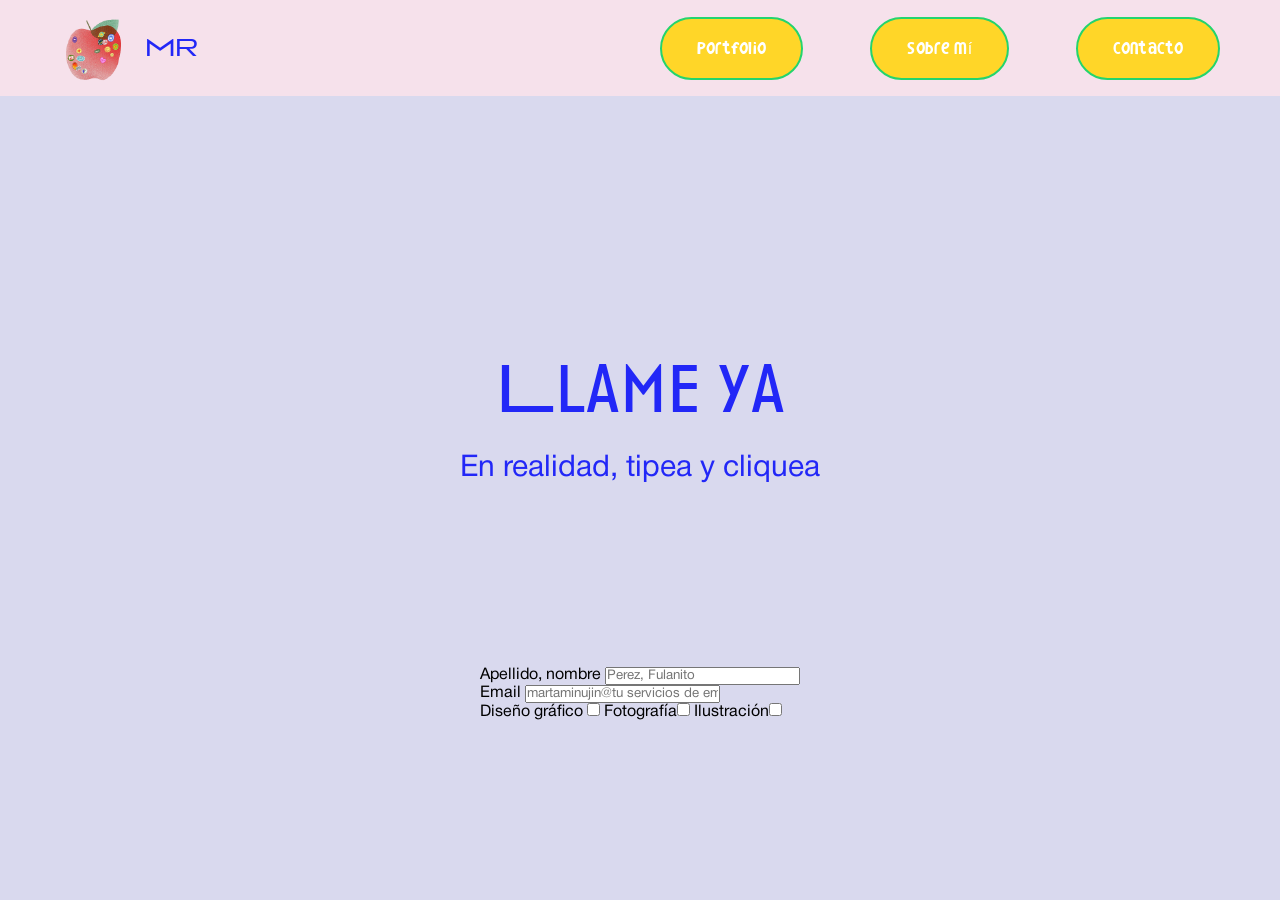
==== contacto.html @ 92c1ecc1 "hola" ====
<!DOCTYPE html>
<html>

<head>
    <meta charset="utf-8" />
    <title> Malena Rifai - Portfolio</title>
    <link href="estilos.css" rel="stylesheet" type="text/css">
    <link rel="icon" type="image/x-icon" href="img/favicon-32x32.png">
</head>

<body>
    <header class="botonera">
        <nav class="barra">
            <img class="manzana-1" src="imagenes/manzana-1.png" alt="gente de colores" width="65" height="65" />
            <p id="logo">MR</p>
            <a href="#">Portfolio</a>
            <a href="#">sobre mí</a>
            <a href="#">Contacto</a>
        </nav>
    </header>

    <main>
        <section class="titulos">
            <div class="malena-rifai">
                <h1> Llame ya </h1>
                <h2> En realidad, tipea y cliquea</h2>
            </div>
        </section>
        <form method="post" action="" target="_blank" enctype="text/plain">
            <section>
                <div>
                    <label for="nombre">Apellido, nombre</label>
                    <input type="text" name="nombre" id="nombre" maxlength="30" placeholder="Perez, Fulanito" required>
                </div>
                <div>
                    <label for="email">Email</label>
                    <input type="email" name="email" id="email" placeholder="martaminujin@tu servicios de email.com"
                        required>
                </div>
            </section>
            <div class="check-list">
                <label>Diseño gráfico <input type="checkbox" name="servicio" value="Diseño Gráfico" id="diseño"></label>
                <label>Fotografía<input type="checkbox" name="servicio" value="Fotografía" id="fotografia"></label>
                <label>Ilustración<input type="checkbox" name="servicio" value="Ilustración" id="ilustración"></label>
            </div>
---- estilos.css ----
@charset "utf-8";
/* CSS Document */

/* =======================================================
   1. RESET GENERAL Y FUENTES (@font-face)
   ======================================================= */

* {
    font-family: 'helvetica', sans-serif;
    text-align: start;
    padding: 0;
    margin: 0;
    box-sizing: border-box;
}

p {
    line-height: 1.7;
    margin: 0;
}

/* Declaración de fuentes personalizadas */
@font-face {
    font-family: "helvetica";
    src: url("fuentes/helvetica-neue-5/HelveticaNeueRoman.otf") format("truetype");
    font-weight: normal;
    font-style: normal;
}

@font-face {
    font-family: "anisete";
    src: url("fuentes/Anisette\ Regular.ttf") format("truetype");
    font-weight: normal;
    font-style: normal;
}

@font-face {
    font-family: "ohg";
    src: url("fuentes/ohgumi-playful-display-trio-style-font/OhgumiRegular-q2rv0-BF6acc55d930b13.ttf") format("truetype");
    font-weight: bold;
    font-style: normal;
}

/* Variables de color globales */
:root {
    --rosa-pop-chill: #f6e1eb;
    --rosa-pop: #ff3898;
    --amarillazo: #ffd628;
    --verde: #24d46d;
    --azul: #2227f7;
    --texto-oscuro: #000000;
}

/* =======================================================
   2. ESTRUCTURA BASE Y NAVEGACIÓN
   ======================================================= */

body {
    background: linear-gradient(0deg, var(--fondo-azul, #D9D9EE) 0%, var(--fondo-azul, #D9D9EE) 100%), var(--fondo, rgba(231, 231, 231, 0.20));
    min-height: 100vh;
    display: flex;
    flex-direction: column;
}

/* Header / Botonera general */
.botonera {
    width: 100%;
    height: 96px;
    background-color: var(--rosa-pop-chill);
    display: flex;
    align-items: center;
}

/* Barra de navegación interna */
.barra {
    width: 100%;
    max-width: 1920px;
    height: 100%;
    margin: 0 auto;
    padding: 0 60px;
    display: flex;
    align-items: center;
}

/* Imagen de la manzana en navbar */
.manzana-1 {
    width: 65px;
    height: 65px;
    object-fit: contain;
    display: block;
}

/* Texto del logo */
#logo {
    font-family: 'anisete', sans-serif;
    font-size: 25px;
    color: var(--azul);
    margin-left: 20px;
    margin-right: auto;
}

/* Enlaces estilo pastilla en navbar */
.barra a {
    display: inline-flex;
    justify-content: center;
    align-items: center;
    height: 63px;
    padding: 0 35px;
    margin-left: 67px;
    background-color: var(--amarillazo);
    border: 2px solid var(--verde);
    border-radius: 9999px;
    text-decoration: none;
    color: #ffffff;
    font-size: 16px;
    font-family: 'ohg', sans-serif;
    letter-spacing: 0.02em;
    transition: transform 0.15s ease, opacity 0.15s ease;
}

.barra a:hover {
    transform: translateY(-2px);
    opacity: 0.9;
}

/* =======================================================
   3. HERO: MALENA RIFAI
   ======================================================= */

.titulos {
    width: 100%;
    display: flex;
    justify-content: center;
}

.malena-rifai {
    display: flex;
    flex-direction: column;
    justify-content: center;
    align-items: center;
    width: 100%;
    max-width: 1920px;
    height: 477px;
    padding: 186px 20px 49px;
    gap: 10px;
    text-align: center;
    box-sizing: border-box;
}

.malena-rifai h1 {
    font-family: 'anisete', sans-serif;
    font-size: 70px;
    font-weight: 400;
    line-height: 70px;
    color: var(--azul);
    margin: 0;
}

.malena-rifai h2 {
    font-family: 'helvetica', sans-serif;
    font-size: 30px;
    font-weight: 400;
    line-height: 70px;
    color: var(--azul);
    margin: 0;
}

/* =======================================================
   4. CONTENEDOR PRINCIPAL (MAIN)
   ======================================================= */

main {
    display: flex;
    width: 100%;
    max-width: 1568px;
    height: auto;
    margin: 0 auto;
    padding: 26px 17px;
    flex-direction: column;
    justify-content: flex-start;
    align-items: center;
    gap: 68px;
    box-sizing: border-box;
}

/* =======================================================
   5. SECCIÓN 1 (PERFIL)
   ======================================================= */

.seccion-1 {
    display: flex;
    justify-content: center;
    align-items: center;
    gap: 99px;
    width: 100%;
    max-width: 1213px;
    margin: 0 auto;
    padding: 40px;
    box-sizing: border-box;
}

.seccion-1-columna:first-child {
    flex-shrink: 0;
    display: flex;
    align-items: center;
    justify-content: center;
}

.seccion-1-columna img {
    width: 480px;
    height: 480px;
    aspect-ratio: 1 / 1;
    object-fit: cover;
    display: block;
}

.seccion-1-columna:last-child {
    width: 563px;
    flex-shrink: 0;
    display: flex;
    flex-direction: column;
    gap: 20px;
    color: #000000;
}

.seccion-1-columna h3 {
    font-family: 'anisete', sans-serif;
    font-size: 30px;
    line-height: 23px;
    font-weight: 400;
    color: #000000;
    margin: 0;
}

.seccion-1-columna p {
    font-family: 'helvetica', sans-serif;
    font-size: 18px;
    line-height: 24px;
    font-weight: 400;
    color: #000000;
    margin: 0;
}

/* =======================================================
   6. TIPOGRAFÍAS DE COMPONENTES (SPAN = OHG, LI = HELVETICA)
   ======================================================= */

span,
.card-acordeon span,
.pill-titulo,
.listado-idiomas span,
.listado-idiomas .nivel {
    font-family: 'ohg', sans-serif;
}

li,
.lista-desplegada li,
.listado-idiomas li {
    font-family: 'helvetica', 'Helvetica Neue', Arial, sans-serif;
}

/* =======================================================
   7. SECCIÓN 2: ACORDEONES (ÁREAS, COMPETENCIAS, HERRAMIENTAS, IDIOMAS)
   ======================================================= */

.seccion-2 {
    display: flex;
    justify-content: center;
    align-items: flex-start;
    width: 100%;
    max-width: 1358px;
    margin: 59px auto 42px;
    padding: 0 40px;
    gap: 60px;
    box-sizing: border-box;
}

.card-acordeon {
    display: flex;
    flex-direction: column;
    align-items: center;
    gap: 24px;
    box-sizing: border-box;
}

/* Pastillas verdes fijadas en 382px x 116px */
.pill-toggle {
    display: inline-flex;
    justify-content: center;
    align-items: center;
    width: 382px;
    height: 116px;
    flex-shrink: 0;
    padding: 16px 20px 16px 0;
    gap: 40px;
    background-color: var(--verde);
    border-radius: 58px;
    border: none;
    cursor: pointer;
    box-sizing: border-box;
    text-decoration: none;
    transition: transform 0.15s ease, filter 0.15s ease;
}

.pill-toggle:hover {
    transform: translateY(-2px);
    filter: brightness(0.96);
}

.icono-flecha {
    width: 40px;
    height: 40px;
    flex-shrink: 0;
    display: block;
    transform: rotate(-180deg);
}

.pill-titulo {
    font-size: 28px;
    font-weight: 400;
    line-height: 70px;
    color: var(--azul);
    white-space: nowrap;
}

/* Listas desplegadas (Áreas de interés y Competencias) */
.lista-desplegada {
    list-style-type: disc;
    list-style-position: outside;
    width: 262px;
    margin: 0 auto;
    padding-left: 1.25rem;
    display: flex;
    flex-direction: column;
    align-items: flex-start;
    gap: 6px;
    box-sizing: border-box;
}

.lista-desplegada li {
    width: 100%;
    font-size: 18px;
    font-weight: 400;
    line-height: 24px;
    color: var(--texto-oscuro);
    text-align: left;
}

/* Grilla de Herramientas (3 filas x 2 columnas de íconos) */
.grilla-herramientas {
    display: grid;
    width: 148.5px;
    height: 227px;
    row-gap: 38px;
    column-gap: 36px;
    grid-template-rows: repeat(3, minmax(0, 1fr));
    grid-template-columns: repeat(2, minmax(0, 1fr));
    grid-auto-flow: row;
    list-style: none;
    padding: 0;
    margin: 0;
    box-sizing: border-box;
}

.grilla-herramientas li {
    display: flex;
    justify-content: center;
    align-items: center;
}

.grilla-herramientas img {
    display: block;
    object-fit: contain;
}

/* Lista de Idiomas */
.listado-idiomas {
    width: 262px;
    margin: 0 auto;
    padding: 0;
    list-style: none;
    display: flex;
    flex-direction: column;
    gap: 10px;
    box-sizing: border-box;
}

.listado-idiomas li {
    display: flex;
    justify-content: space-between;
    align-items: center;
    width: 100%;
    font-size: 16px;
    line-height: 22px;
    color: var(--texto-oscuro, #000000);
}

.listado-idiomas .nivel {
    font-weight: 700;
    color: var(--azul, #2227F3);
    margin-left: 12px;
}

/* =======================================================
   8. FOOTER
   ======================================================= */

.footer {
    background-color: var(--rosa-pop-chill);
    display: flex;
    justify-content: space-between;
    align-items: center;
    width: 100%;
    max-width: 1920px;
    min-height: 160px;
    height: auto;
    margin: 0 auto;
    padding: 34px 96px 25px;
    gap: 40px;
    box-sizing: border-box;
    clear: both;
}

/* Bloque 1: Cátedra */
.catedra {
    display: flex;
    flex-direction: column;
    justify-content: center;
    align-items: flex-start;
    padding: 10px 10px 0 10px;
    gap: 6px;
    flex-shrink: 0;
    box-sizing: border-box;
}

.catedra p {
    margin: 0;
    font-family: 'helvetica', sans-serif;
    font-size: 14px;
    color: var(--texto-oscuro, #000000);
}

/* Bloque 2: Manzana central */
.imagen-footer {
    display: flex;
    flex-direction: column;
    align-items: center;
    gap: 2px;
    width: 88px;
    flex-shrink: 0;
}

.manzana-footer {
    width: 65px;
    height: 65px;
    aspect-ratio: 1 / 1;
    object-fit: contain;
    display: block;
}

.texto-manzana {
    margin: 0;
    color: var(--rosa-pop, #FF3797);
    font-family: 'helvetica', sans-serif;
    font-size: 10px;
    font-weight: 700;
    line-height: 30px;
    text-align: center;
}

/* Bloque 3: Redes y contacto */
.contacto-redes {
    display: flex;
    flex-direction: column;
    align-items: center;
    justify-content: center;
    width: 230px;
    gap: 10px;
    flex-shrink: 0;
    box-sizing: border-box;
}

.redes {
    display: flex;
    align-items: center;
    justify-content: center;
    gap: 10px;
    list-style: none;
    padding: 0;
    margin: 0;
    width: 100%;
}

.redes li {
    display: flex;
    align-items: center;
    justify-content: center;
}

.redes a {
    display: flex;
    align-items: center;
    justify-content: center;
    text-decoration: none;
}

.icono-red {
    display: block;
    object-fit: contain;
}

.email-footer {
    margin: 0;
    color: #000000;
    text-align: center;
    font-family: 'anisete', sans-serif;
    font-size: 16px;
    font-weight: 400;
    line-height: 23px;
    align-self: stretch;
}


/* GALERÍA */
.gallery-container {
    display: flex;
    gap: 20px;
    max-width: 1000px;
    margin: 40px auto;
    font-family: sans-serif;
}

/* Tarjeta individual */
.gallery-item {
    position: relative;
    overflow: hidden;
    border-radius: 12px;
    box-shadow: 0 4px 15px rgba(0, 0, 0, 0.1);
    cursor: pointer;
}

/* Imagen */
.gallery-item img {
    width: 100%;
    height: 350px;
    object-fit: cover;
    display: block;
    transition: transform 0.5s ease;
}

.gallery-overlay {
    position: absolute;
    bottom: 0;
    left: 0;
    width: 100%;
    height: 35%;
    background: rgba(0, 0, 0, 0.75);
    /* Fondo oscuro semitransparente */
    backdrop-filter: blur(5px);
    /* Efecto vidrio esmerilado */
    color: white;
    padding: 20px;
    box-sizing: border-box;

    /* Lo movemos hacia abajo para ocultarlo inicialmente */
    transform: translateY(100%);
    transition: transform 0.3s ease-in-out;

    display: flex;
    flex-direction: column;
    justify-content: center;
}

.gallery-overlay h3 {
    margin: 0 0 5px 0;
    font-size: 1.1rem;
}

.gallery-overlay p {
    margin: 0;
    font-size: 0.9rem;
    color: #ddd;
}

/* EFECTO HOVER */
.gallery-item:hover .gallery-overlay {
    transform: translateY(0);
}

.gallery-item:hover img {
    transform: scale(1.05);
}

/* VOLVER */

#volver-top {
    position: fixed;
    bottom: 70px;
    right: 70px;
    z-index: 999;
    opacity: 0;
    pointer-events: none;
    transition: 0.3s;
    width: 60px;
    height: 60px;
}

#volver-top.visible {
    opacity: 1;
    pointer-events: auto;
}

#volver-top #circulito {
    fill: var(--banana);
}

#volver-top #flechita {
    fill: var(--flynnpaff);
}

#volver-top:hover #circulito {
    fill: var(--mandarina);
}

#volver-top:hover #flechita {
    fill: var(--pitufo);
}
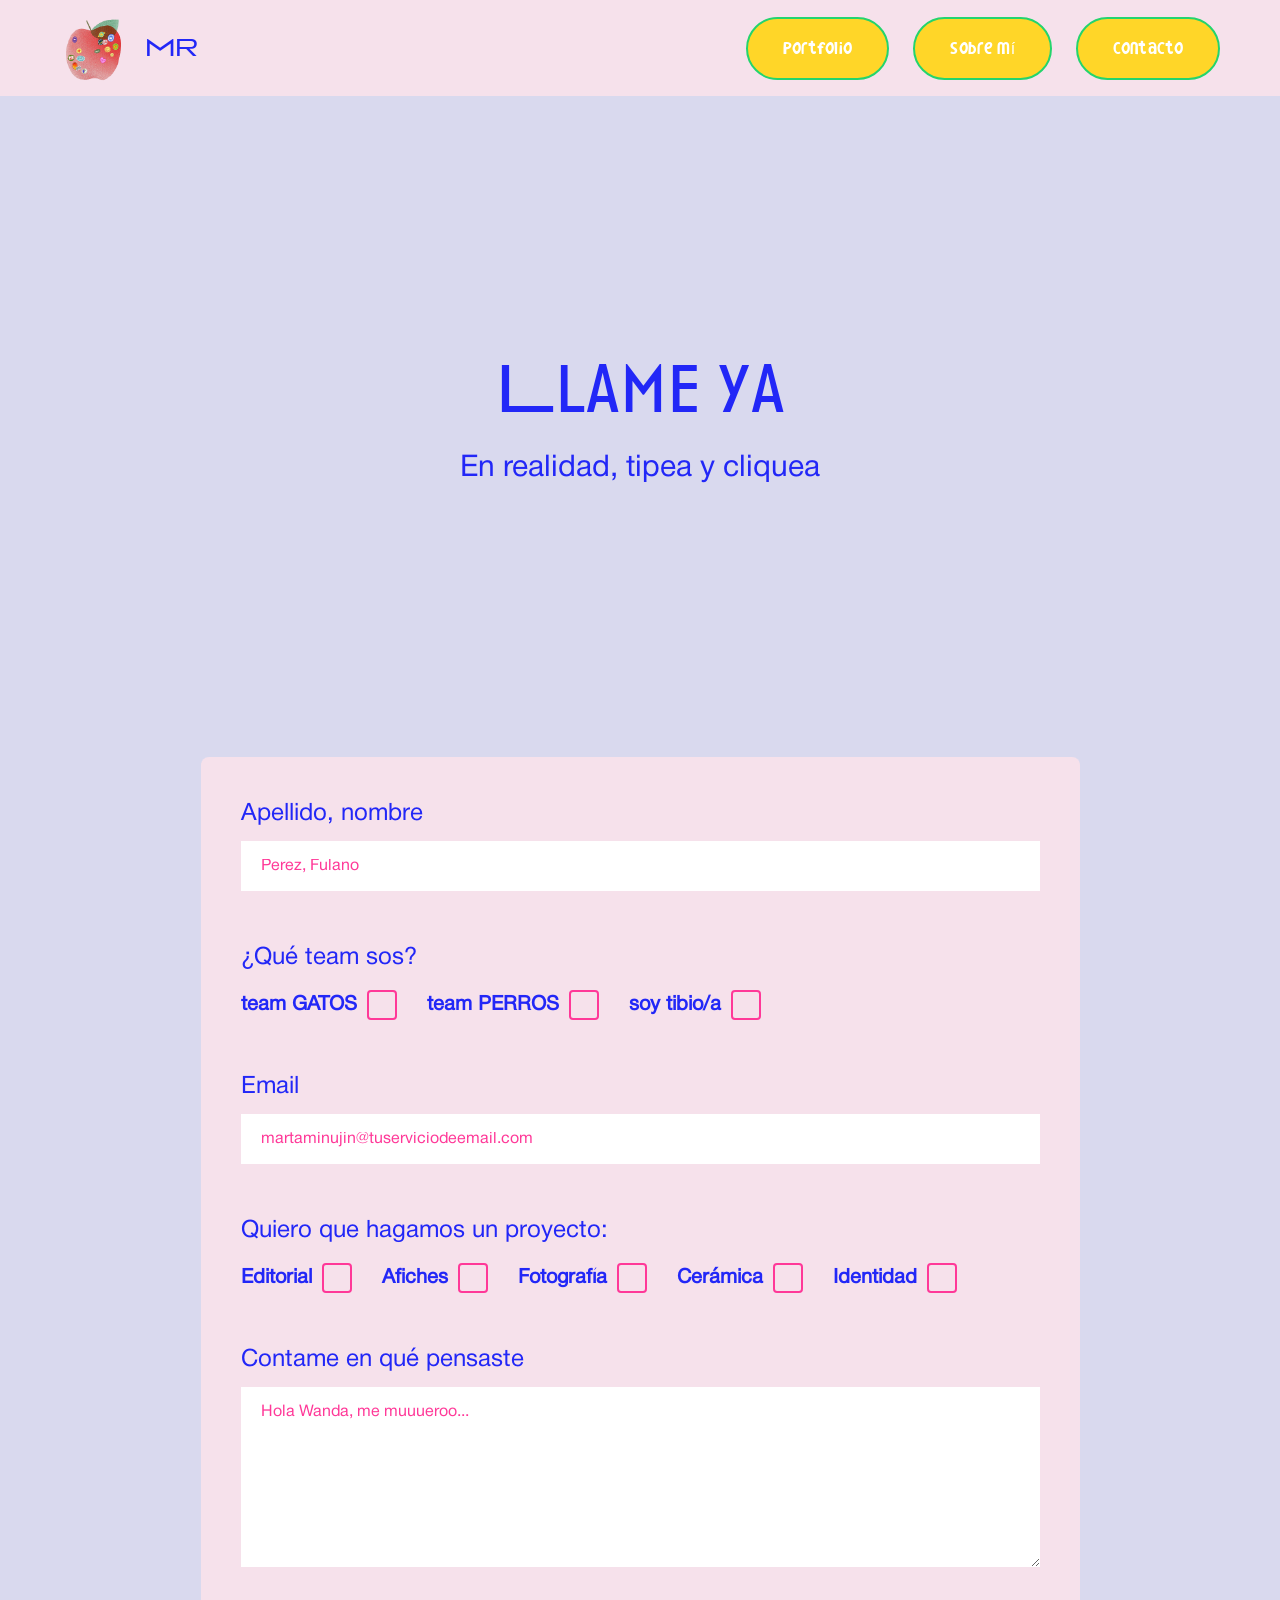
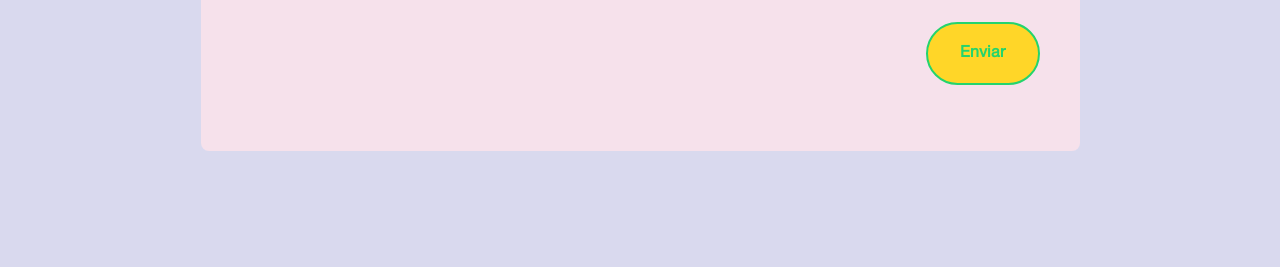
==== commit da595238: "trabajando" ====
--- a/contacto.html
+++ b/contacto.html
@@ -1,45 +1,142 @@
 <!DOCTYPE html>
-<html>
+<html lang="es">
 
 <head>
-    <meta charset="utf-8" />
-    <title> Malena Rifai - Portfolio</title>
+    <meta charset="utf-8">
+    <meta name="viewport" content="width=device-width, initial-scale=1">
+
+    <title>Malena Rifai - Portfolio</title>
+
     <link href="estilos.css" rel="stylesheet" type="text/css">
     <link rel="icon" type="image/x-icon" href="img/favicon-32x32.png">
 </head>
 
 <body>
+
     <header class="botonera">
         <nav class="barra">
-            <img class="manzana-1" src="imagenes/manzana-1.png" alt="gente de colores" width="65" height="65" />
-            <p id="logo">MR</p>
-            <a href="#">Portfolio</a>
-            <a href="#">sobre mí</a>
-            <a href="#">Contacto</a>
+
+            <!-- Logo -->
+            <a class="logo" href="index.html">
+                <img class="manzana-1" src="imagenes/manzana-1.png" alt="Manzana" width="65" height="65">
+                <span id="logo">MR</span>
+            </a>
+
+            <!-- Navegación -->
+            <div class="menu">
+                <a class="boton" href="portfolio.html">Portfolio</a>
+                <a class="boton" href="#">Sobre mí</a>
+                <a class="boton" href="contacto.html">Contacto</a>
+            </div>
+
         </nav>
     </header>
 
+
     <main>
+
+        <!-- TÍTULOS -->
         <section class="titulos">
             <div class="malena-rifai">
-                <h1> Llame ya </h1>
-                <h2> En realidad, tipea y cliquea</h2>
+                <h1>Llame ya</h1>
+                <h2>En realidad, tipea y cliquea</h2>
             </div>
         </section>
-        <form method="post" action="" target="_blank" enctype="text/plain">
-            <section>
-                <div>
+
+        <!-- FORMULARIO -->
+        <form class="formulario-contacto" method="post">
+
+            <div class="formulario-contenido">
+
+                <!-- NOMBRE -->
+                <div class="campo-formulario">
                     <label for="nombre">Apellido, nombre</label>
-                    <input type="text" name="nombre" id="nombre" maxlength="30" placeholder="Perez, Fulanito" required>
+                    <input type="text" name="nombre" id="nombre" maxlength="60" placeholder="Perez, Fulano" required>
                 </div>
-                <div>
+
+                <!-- TEAM -->
+                <fieldset class="grupo-opciones">
+                    <legend>¿Qué team sos?</legend>
+
+                    <div class="check-list">
+                        <label>
+                            team GATOS
+                            <input type="checkbox" name="team" value="GATOS">
+                            <span class="check-personalizado"></span>
+                        </label>
+
+                        <label>
+                            team PERROS
+                            <input type="checkbox" name="team" value="PERROS">
+                            <span class="check-personalizado"></span>
+                        </label>
+
+                        <label>
+                            soy tibio/a
+                            <input type="checkbox" name="team" value="tibio">
+                            <span class="check-personalizado"></span>
+                        </label>
+                    </div>
+                </fieldset>
+
+                <!-- EMAIL -->
+                <div class="campo-formulario">
                     <label for="email">Email</label>
-                    <input type="email" name="email" id="email" placeholder="martaminujin@tu servicios de email.com"
+                    <input type="email" name="email" id="email" placeholder="martaminujin@tuserviciodeemail.com"
                         required>
                 </div>
-            </section>
-            <div class="check-list">
-                <label>Diseño gráfico <input type="checkbox" name="servicio" value="Diseño Gráfico" id="diseño"></label>
-                <label>Fotografía<input type="checkbox" name="servicio" value="Fotografía" id="fotografia"></label>
-                <label>Ilustración<input type="checkbox" name="servicio" value="Ilustración" id="ilustración"></label>
-            </div>+
+                <!-- PROYECTOS -->
+                <fieldset class="grupo-opciones">
+                    <legend>Quiero que hagamos un proyecto:</legend>
+
+                    <div class="check-list">
+                        <label>
+                            Editorial
+                            <input type="checkbox" name="servicio" value="Editorial">
+                            <span class="check-personalizado"></span>
+                        </label>
+
+                        <label>
+                            Afiches
+                            <input type="checkbox" name="servicio" value="Afiches">
+                            <span class="check-personalizado"></span>
+                        </label>
+
+                        <label>
+                            Fotografía
+                            <input type="checkbox" name="servicio" value="Fotografía">
+                            <span class="check-personalizado"></span>
+                        </label>
+
+                        <label>
+                            Cerámica
+                            <input type="checkbox" name="servicio" value="Cerámica">
+                            <span class="check-personalizado"></span>
+                        </label>
+
+                        <label>
+                            Identidad
+                            <input type="checkbox" name="servicio" value="Identidad">
+                            <span class="check-personalizado"></span>
+                        </label>
+                    </div>
+                </fieldset>
+
+                <!-- MENSAJE -->
+                <div class="campo-formulario">
+                    <label for="mensaje">Contame en qué pensaste</label>
+                    <textarea name="mensaje" id="mensaje" placeholder="Hola Wanda, me muuueroo..." required></textarea>
+                </div>
+
+                <!-- BOTÓN -->
+                <div class="contenedor-enviar">
+                    <button type="submit" class="button-enviar">
+                        Enviar
+                    </button>
+                </div>
+
+            </div>
+        </form>
+
+    </main>
--- a/estilos.css
+++ b/estilos.css
@@ -61,7 +61,9 @@
     flex-direction: column;
 }
 
-/* Header / Botonera general */
+/* =========================
+   BOTONERA
+========================= */
 .botonera {
     width: 100%;
     height: 96px;
@@ -70,18 +72,36 @@
     align-items: center;
 }
 
-/* Barra de navegación interna */
+/* Contenedor de navegación */
+
 .barra {
     width: 100%;
     max-width: 1920px;
     height: 100%;
     margin: 0 auto;
     padding: 0 60px;
-    display: flex;
-    align-items: center;
-}
-
-/* Imagen de la manzana en navbar */
+
+    display: flex;
+    align-items: center;
+    justify-content: space-between;
+    box-sizing: border-box;
+}
+
+/* =========================
+   LOGO
+========================= */
+
+.logo {
+    display: inline-flex;
+    align-items: center;
+    gap: 20px;
+
+    text-decoration: none;
+    flex-shrink: 0;
+}
+
+/* Manzana */
+
 .manzana-1 {
     width: 65px;
     height: 65px;
@@ -89,37 +109,67 @@
     display: block;
 }
 
-/* Texto del logo */
+/* Iniciales */
+
 #logo {
     font-family: 'anisete', sans-serif;
     font-size: 25px;
     color: var(--azul);
-    margin-left: 20px;
-    margin-right: auto;
-}
-
-/* Enlaces estilo pastilla en navbar */
-.barra a {
+    margin: 0;
+}
+
+/* =========================
+   MENÚ DE NAVEGACIÓN
+========================= */
+
+.menu {
+    display: flex;
+    align-items: center;
+    gap: 24px;
+}
+
+/* Botones */
+
+.boton {
     display: inline-flex;
     justify-content: center;
     align-items: center;
-    height: 63px;
+
+    min-height: 63px;
     padding: 0 35px;
-    margin-left: 67px;
+    box-sizing: border-box;
+
     background-color: var(--amarillazo);
     border: 2px solid var(--verde);
     border-radius: 9999px;
+
+    color: #ffffff;
+    font-family: 'ohg', sans-serif;
+    font-size: 16px;
+    letter-spacing: 0.02em;
     text-decoration: none;
-    color: #ffffff;
-    font-size: 16px;
-    font-family: 'ohg', sans-serif;
-    letter-spacing: 0.02em;
-    transition: transform 0.15s ease, opacity 0.15s ease;
-}
-
-.barra a:hover {
+
+    transition:
+        background-color 0.2s ease,
+        color 0.2s ease,
+        transform 0.15s ease,
+        opacity 0.15s ease;
+}
+
+/* HOVER: al pasar el cursor */
+
+.boton:hover {
+    background-color: var(--rosa-pop);
+    color: var(--azul);
     transform: translateY(-2px);
     opacity: 0.9;
+}
+
+/* Foco de teclado */
+
+.boton:focus-visible {
+    outline: 3px solid var(--azul);
+    outline-offset: 4px;
 }
 
 /* =======================================================
@@ -520,74 +570,352 @@
 }
 
 
-/* GALERÍA */
+
+
+/* ==========================================
+   GALERÍA DE PORTFOLIO
+========================================== */
+
+/* CONTENEDOR PRINCIPAL */
+
 .gallery-container {
-    display: flex;
-    gap: 20px;
-    max-width: 1000px;
-    margin: 40px auto;
+    display: grid;
+
+    grid-template-columns: repeat(9, minmax(0, 1fr));
+
+    /* Dos filas para proyectos y una para materiales */
+    grid-template-rows: 540fr 540fr auto;
+
+    column-gap: 20px;
+    row-gap: 35px;
+
+    width: 90%;
+    max-width: 1583px;
+
+    margin: 90px auto 35px;
+    padding: 0;
+
+    box-sizing: border-box;
     font-family: sans-serif;
-}
-
-/* Tarjeta individual */
+
+    align-items: stretch;
+}
+
+
+/* ==========================================
+   DISTRIBUCIÓN DE LOS PROYECTOS
+========================================== */
+
+/* 1. RECOLETA */
+
+.gallery-item:nth-child(1) {
+    grid-column: 1 / 4;
+    grid-row: 1 / 3;
+
+    align-self: stretch;
+}
+
+/* 2. TEATRO DE GUERRA */
+
+.gallery-item:nth-child(2) {
+    grid-column: 4 / 7;
+    grid-row: 1;
+
+    width: 74.81%;
+    justify-self: start;
+    align-self: start;
+}
+
+/* 3. MENTA NEGRA */
+
+.gallery-item:nth-child(3) {
+    grid-column: 7 / 10;
+    grid-row: 1;
+
+    align-self: start;
+}
+
+/* 4. PLATO DE LIMONES */
+
+.gallery-item:nth-child(4) {
+    grid-column: 4 / 7;
+    grid-row: 2;
+
+    align-self: end;
+}
+
+/* 5. PICKPOCKET */
+
+.gallery-item:nth-child(5) {
+    grid-column: 7 / 10;
+    grid-row: 2;
+
+    width: 74.81%;
+    justify-self: end;
+    align-self: end;
+}
+
+
+/* ==========================================
+   FILA INFERIOR - MATERIALES
+========================================== */
+
+/* 6. CUERO */
+
+.gallery-item:nth-child(6) {
+    grid-column: 1 / 3;
+    grid-row: 3;
+}
+
+/* 7. METAL */
+
+.gallery-item:nth-child(7) {
+    grid-column: 3 / 5;
+    grid-row: 3;
+}
+
+/* 8. MADERA */
+
+.gallery-item:nth-child(8) {
+    grid-column: 6 / 8;
+    grid-row: 3;
+}
+
+/* 9. VIDRIO */
+
+.gallery-item:nth-child(9) {
+    grid-column: 8 / 10;
+    grid-row: 3;
+}
+
+/* Fotografías cuadradas */
+
+.gallery-item:nth-child(n+6) {
+    aspect-ratio: 1 / 1;
+}
+
+.gallery-item:nth-child(n+6) img {
+    height: 100%;
+    object-fit: cover;
+}
+
+
+/* ==========================================
+   TARJETAS INDIVIDUALES
+========================================== */
+
 .gallery-item {
     position: relative;
     overflow: hidden;
-    border-radius: 12px;
-    box-shadow: 0 4px 15px rgba(0, 0, 0, 0.1);
+
+    width: 100%;
+    min-width: 0;
+
+    border-radius: 0;
     cursor: pointer;
 }
 
-/* Imagen */
+
+/* ==========================================
+   IMÁGENES
+========================================== */
+
 .gallery-item img {
-    width: 100%;
-    height: 350px;
+    display: block;
+
+    width: 100%;
+    height: auto;
+
+    object-fit: contain;
+
+    transition: transform 0.5s ease;
+}
+
+/* Recoleta ocupa toda la altura asignada */
+
+.gallery-item:nth-child(1) img {
+    width: 100%;
+    height: 100%;
     object-fit: cover;
+}
+
+
+/* ==========================================
+   ENLACES - LIGHTBOX
+========================================== */
+
+.gallery-item>a {
+    position: relative;
     display: block;
-    transition: transform 0.5s ease;
-}
+
+    width: 100%;
+    height: 100%;
+
+    color: inherit;
+    text-decoration: none;
+}
+
+
+/* ==========================================
+   OVERLAY - INFORMACIÓN DE PROYECTOS
+========================================== */
 
 .gallery-overlay {
     position: absolute;
+
     bottom: 0;
     left: 0;
-    width: 100%;
-    height: 35%;
-    background: rgba(0, 0, 0, 0.75);
-    /* Fondo oscuro semitransparente */
-    backdrop-filter: blur(5px);
-    /* Efecto vidrio esmerilado */
+
+    width: 100%;
+    height: 117px;
+
+    background: var(--verde);
     color: white;
+
     padding: 20px;
     box-sizing: border-box;
 
-    /* Lo movemos hacia abajo para ocultarlo inicialmente */
+    display: flex;
+    flex-direction: column;
+    justify-content: center;
+
+    /* Oculto inicialmente */
     transform: translateY(100%);
+
     transition: transform 0.3s ease-in-out;
 
-    display: flex;
-    flex-direction: column;
-    justify-content: center;
-}
+    /* Permite hacer clic en el enlace */
+    pointer-events: none;
+}
+
+
+/* ==========================================
+   TEXTOS DEL OVERLAY
+========================================== */
 
 .gallery-overlay h3 {
     margin: 0 0 5px 0;
+
     font-size: 1.1rem;
+    font-weight: 600;
+    line-height: 1.3;
+
+    color: white;
 }
 
 .gallery-overlay p {
     margin: 0;
+
     font-size: 0.9rem;
-    color: #ddd;
-}
-
-/* EFECTO HOVER */
-.gallery-item:hover .gallery-overlay {
+    line-height: 1.4;
+
+    color: #dddddd;
+}
+
+
+/* ==========================================
+   EFECTOS HOVER
+========================================== */
+
+/* Aparece la información desde abajo */
+
+.gallery-item:hover .gallery-overlay,
+.gallery-item:focus-within .gallery-overlay {
     transform: translateY(0);
 }
+
+/* Ampliación suave de la imagen */
 
 .gallery-item:hover img {
     transform: scale(1.05);
+}
+
+
+/* ==========================================
+   RESPONSIVE - TABLET
+========================================== */
+
+@media (max-width: 768px) {
+
+    .gallery-container {
+        grid-template-columns: repeat(2, minmax(0, 1fr));
+        grid-template-rows: auto;
+
+        gap: 20px;
+        width: 92%;
+
+        margin: 50px auto;
+    }
+
+    /* Se reinician las posiciones de escritorio */
+
+    .gallery-item:nth-child(n) {
+        grid-column: auto;
+        grid-row: auto;
+
+        width: 100%;
+
+        justify-self: stretch;
+        align-self: auto;
+    }
+
+    /* Recoleta ocupa dos columnas */
+
+    .gallery-item:nth-child(1) {
+        grid-column: 1 / -1;
+
+        justify-self: center;
+        max-width: 535px;
+    }
+
+    .gallery-item:nth-child(1) img {
+        height: auto;
+        object-fit: contain;
+    }
+}
+
+
+/* ==========================================
+   RESPONSIVE - CELULAR
+========================================== */
+
+@media (max-width: 480px) {
+
+    .gallery-container {
+        grid-template-columns: 1fr;
+
+        gap: 20px;
+        width: 92%;
+
+        margin: 40px auto;
+    }
+
+    .gallery-item:nth-child(n) {
+        grid-column: 1;
+        grid-row: auto;
+    }
+
+    /* Fotografías de materiales */
+
+    .gallery-item:nth-child(n+6) {
+        max-width: 344px;
+        justify-self: center;
+    }
+
+    /* Overlay */
+
+    .gallery-overlay {
+        height: 117px;
+        padding: 15px;
+    }
+
+    .gallery-overlay h3 {
+        font-size: 1rem;
+    }
+
+    .gallery-overlay p {
+        font-size: 0.8rem;
+    }
 }
 
 /* VOLVER */
@@ -610,17 +938,268 @@
 }
 
 #volver-top #circulito {
-    fill: var(--banana);
+    fill: var(--amarillazo);
 }
 
 #volver-top #flechita {
-    fill: var(--flynnpaff);
+    fill: var(--rosa-pop);
 }
 
 #volver-top:hover #circulito {
-    fill: var(--mandarina);
+    fill: var(--verde);
 }
 
 #volver-top:hover #flechita {
-    fill: var(--pitufo);
+    fill: var(--amarillazo);
+}
+
+/* ==========================================
+   FORMULARIO DE CONTACTO
+========================================== */
+
+.formulario-contacto {
+    width: calc(100% - 40px);
+    max-width: 879px;
+    min-height: 994px;
+
+    margin: 90px auto;
+
+    padding: 45px 40px 31px;
+    box-sizing: border-box;
+
+    background: #F6E1EB;
+    border-radius: 8px;
+}
+
+/* CONTENIDO */
+
+.formulario-contenido {
+    display: flex;
+    flex-direction: column;
+    gap: 55px;
+}
+
+/* CAMPOS */
+
+.campo-formulario {
+    display: flex;
+    flex-direction: column;
+    gap: 15px;
+}
+
+.campo-formulario label,
+.grupo-opciones legend {
+    font-size: 24px;
+    font-weight: 400;
+    color: var(--azul);
+}
+
+/* INPUTS */
+
+.campo-formulario input,
+.campo-formulario textarea {
+    width: 100%;
+    box-sizing: border-box;
+
+    border: none;
+    border-radius: 0;
+
+    background: #FFFFFF;
+    color: var(--rosa-pop);
+
+    padding: 18px 20px;
+
+    font-family: inherit;
+    font-size: 16px;
+
+    outline: none;
+}
+
+.campo-formulario input {
+    height: 50px;
+}
+
+.campo-formulario textarea {
+    height: 180px;
+    resize: vertical;
+}
+
+/* PLACEHOLDER */
+
+.campo-formulario input::placeholder,
+.campo-formulario textarea::placeholder {
+    color: var(--rosa-pop);
+    opacity: 1;
+}
+
+/* GRUPOS DE OPCIONES */
+
+.grupo-opciones {
+    border: none;
+    padding: 0;
+    margin: 0;
+    min-width: 0;
+}
+
+.grupo-opciones legend {
+    margin-bottom: 20px;
+    padding: 0;
+}
+
+/* CHECKLIST */
+
+.check-list {
+    display: flex;
+    align-items: center;
+    flex-wrap: wrap;
+    column-gap: 30px;
+    row-gap: 15px;
+}
+
+.check-list label {
+    display: inline-flex;
+    align-items: center;
+    gap: 10px;
+
+    font-size: 20px;
+    font-weight: 600;
+    color: var(--azul);
+
+    cursor: pointer;
+}
+
+/* CHECKBOX ORIGINAL OCULTO */
+
+.check-list input[type="checkbox"] {
+    position: absolute;
+    opacity: 0;
+    width: 1px;
+    height: 1px;
+}
+
+/* CHECKBOX PERSONALIZADO */
+
+.check-personalizado {
+    display: block;
+    width: 30px;
+    height: 30px;
+    flex-shrink: 0;
+
+    border: 2px solid var(--rosa-pop);
+    border-radius: 4px;
+
+    background: transparent;
+    box-sizing: border-box;
+
+    transition: background 0.2s ease;
+}
+
+/* ESTADO SELECCIONADO */
+
+.check-list input:checked+.check-personalizado {
+    background-color: #24D46D;
+
+    border-color: #24D46D;
+
+    background-image: url("img/estrella-check.svg");
+    background-repeat: no-repeat;
+    background-position: center;
+    background-size: 30px 30px;
+}
+
+/* ACCESIBILIDAD */
+
+.check-list input:focus-visible+.check-personalizado {
+    outline: 2px solid var(--azul);
+    outline-offset: 3px;
+}
+
+/* BOTÓN ENVIAR */
+
+.contenedor-enviar {
+    display: flex;
+    justify-content: flex-end;
+}
+
+.button-enviar {
+    display: flex;
+    align-items: center;
+    justify-content: center;
+
+    width: 114px;
+    height: 63px;
+
+    padding: 0;
+
+    background: var(--amarillazo);
+    color: var(--verde);
+
+    border: 2px solid var(--verde);
+    border-radius: 1000px;
+
+    font-family: inherit;
+    font-size: 16px;
+    font-weight: 600;
+
+    cursor: pointer;
+    transition: transform 0.2s ease;
+}
+
+.button-enviar:hover {
+    transform: scale(1.05);
+}
+
+/* ==========================================
+   RESPONSIVE TABLET
+========================================== */
+
+@media (max-width: 768px) {
+
+    .formulario-contacto {
+        width: 92%;
+        min-height: auto;
+        padding: 35px 25px;
+        margin: 50px auto;
+    }
+
+    .formulario-contenido {
+        gap: 40px;
+    }
+
+    .check-list {
+        column-gap: 20px;
+    }
+
+    .check-list label {
+        font-size: 17px;
+    }
+}
+
+/* ==========================================
+   RESPONSIVE CELULAR
+========================================== */
+
+@media (max-width: 480px) {
+
+    .formulario-contacto {
+        padding: 25px 20px;
+    }
+
+    .campo-formulario label,
+    .grupo-opciones legend {
+        font-size: 19px;
+    }
+
+    .check-list label {
+        font-size: 15px;
+    }
+
+    .check-personalizado {
+        width: 25px;
+        height: 25px;
+    }
+
+    .campo-formulario textarea {
+        height: 150px;
+    }
 }
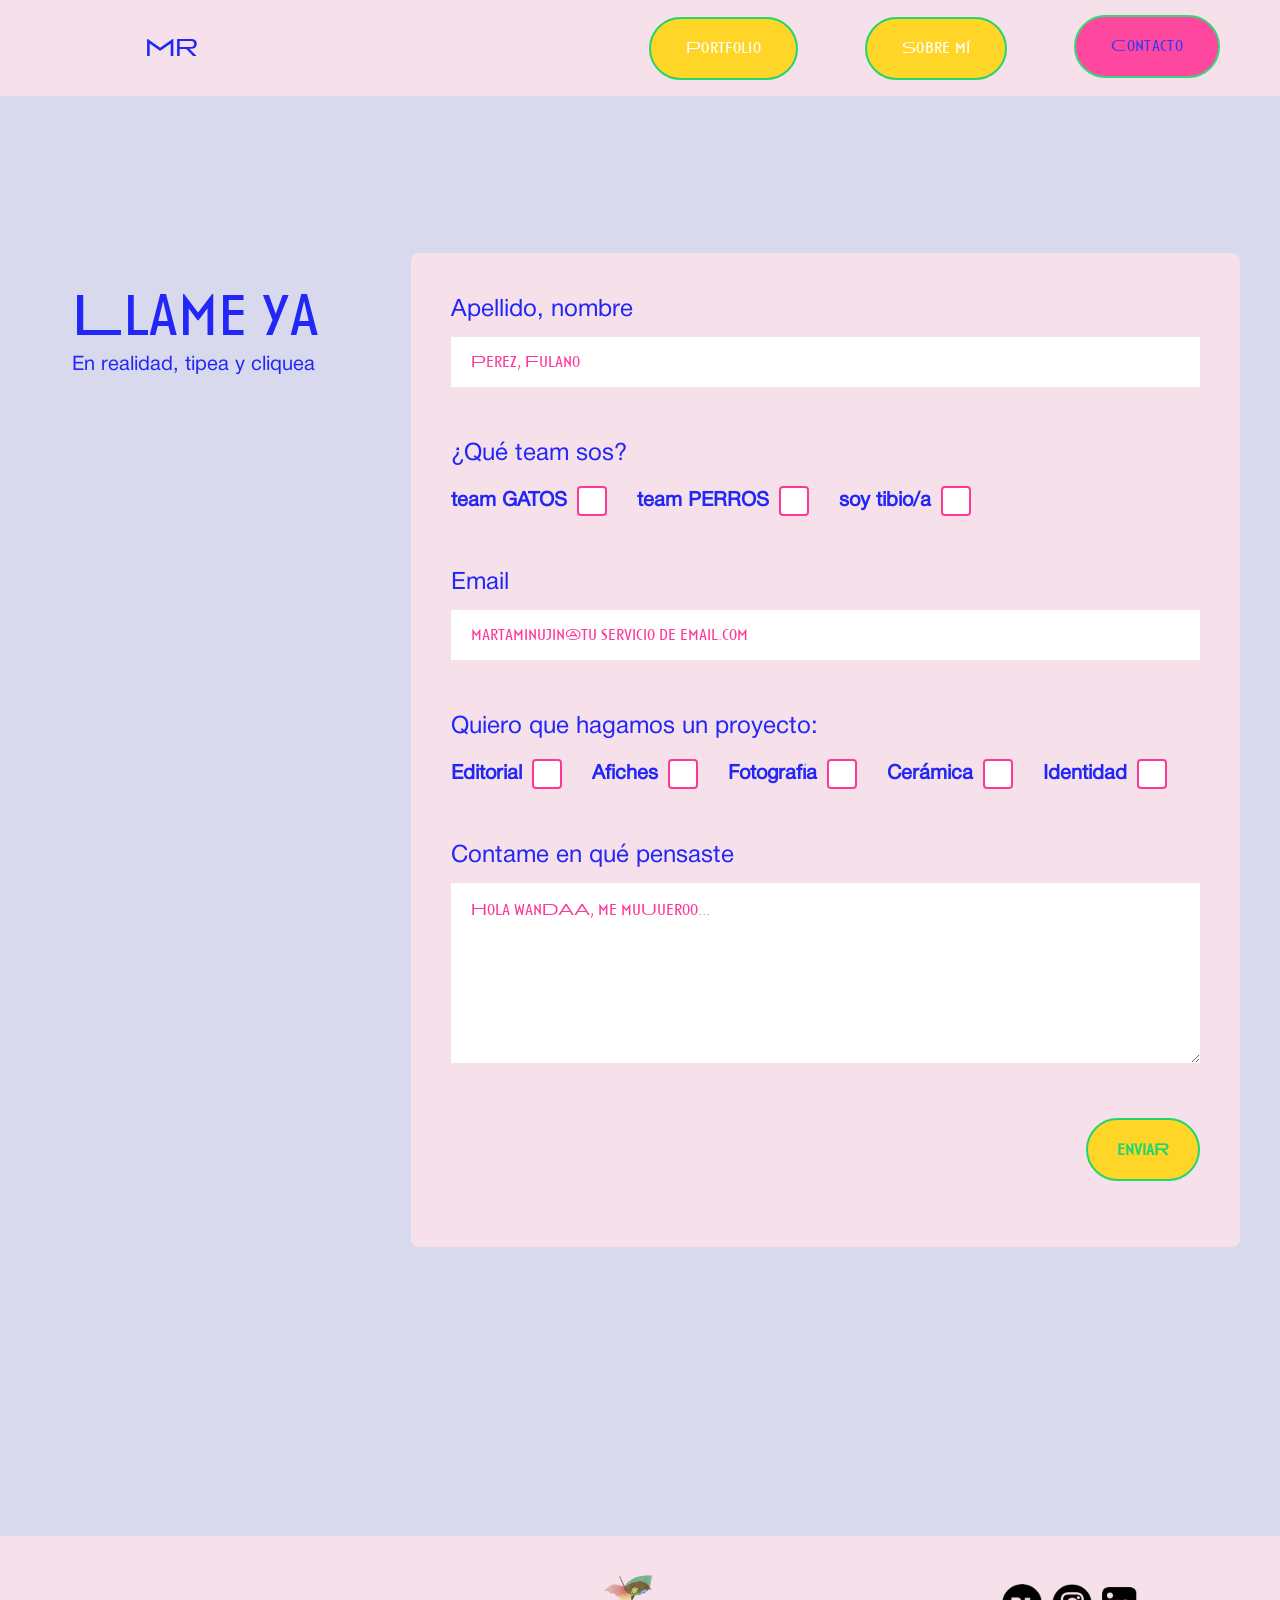
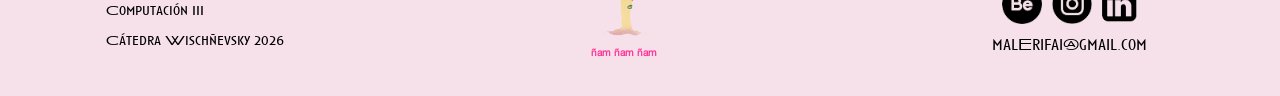
==== commit c58571f3: "tp3-entrega-final" ====
--- a/contacto.html
+++ b/contacto.html
@@ -18,7 +18,13 @@
 
             <!-- Logo -->
             <a class="logo" href="index.html">
-                <img class="manzana-1" src="imagenes/manzana-1.png" alt="Manzana" width="65" height="65">
+
+                <div class="manzana-animada">
+                    <img src="img/manzana-1.png" alt="Manzana" class="fotograma">
+                    <img src="img/manzana-2.png" alt="" class="fotograma">
+                    <img src="img/manzana-3.png" alt="" class="fotograma">
+                    <img src="img/imagen-footer.png" alt="" class="fotograma">
+                </div>
                 <span id="logo">MR</span>
             </a>
 
@@ -33,110 +39,276 @@
     </header>
 
 
-    <main>
-
-        <!-- TÍTULOS -->
-        <section class="titulos">
-            <div class="malena-rifai">
-                <h1>Llame ya</h1>
-                <h2>En realidad, tipea y cliquea</h2>
-            </div>
-        </section>
-
-        <!-- FORMULARIO -->
-        <form class="formulario-contacto" method="post">
-
-            <div class="formulario-contenido">
-
-                <!-- NOMBRE -->
-                <div class="campo-formulario">
-                    <label for="nombre">Apellido, nombre</label>
-                    <input type="text" name="nombre" id="nombre" maxlength="60" placeholder="Perez, Fulano" required>
+    <main class="main-contacto">
+        <div class="contacto-layout">
+
+            <!-- TÍTULOS -->
+            <section class="titulos">
+                <div class="titulos-contacto">
+                    <h1>Llame ya</h1>
+                    <h2>En realidad, tipea y cliquea</h2>
                 </div>
-
-                <!-- TEAM -->
-                <fieldset class="grupo-opciones">
-                    <legend>¿Qué team sos?</legend>
-
-                    <div class="check-list">
-                        <label>
-                            team GATOS
-                            <input type="checkbox" name="team" value="GATOS">
-                            <span class="check-personalizado"></span>
-                        </label>
-
-                        <label>
-                            team PERROS
-                            <input type="checkbox" name="team" value="PERROS">
-                            <span class="check-personalizado"></span>
-                        </label>
-
-                        <label>
-                            soy tibio/a
-                            <input type="checkbox" name="team" value="tibio">
-                            <span class="check-personalizado"></span>
-                        </label>
+            </section>
+
+            <!-- FORMULARIO -->
+            <form class="formulario-contacto" method="post">
+
+                <div class="formulario-contenido">
+
+                    <!-- NOMBRE -->
+                    <div class="campo-formulario">
+                        <label for="nombre">Apellido, nombre</label>
+                        <input type="text" name="nombre" id="nombre" maxlength="60" placeholder="Perez, Fulano"
+                            required>
                     </div>
-                </fieldset>
-
-                <!-- EMAIL -->
-                <div class="campo-formulario">
-                    <label for="email">Email</label>
-                    <input type="email" name="email" id="email" placeholder="martaminujin@tuserviciodeemail.com"
-                        required>
+
+                    <!-- TEAM -->
+                    <fieldset class="grupo-opciones">
+                        <legend>¿Qué team sos?</legend>
+
+                        <div class="check-list">
+                            <label>
+                                team GATOS
+                                <input type="checkbox" name="team" value="GATOS">
+                                <span class="check-personalizado">
+                                    <svg xmlns="http://www.w3.org/2000/svg" width="23" height="22" viewBox="0 0 23 22"
+                                        fill="none">
+                                        <path
+                                            d="M11.4126 0L14.1068 8.2918H22.8253L15.7719 13.4164L18.466 21.7082L11.4126 16.5836L4.35917 21.7082L7.05334 13.4164L0 8.2918H8.71843L11.4126 0Z"
+                                            fill="#FFFFFF" />
+                                    </svg>
+                                </span>
+                            </label>
+
+                            <label>
+                                team PERROS
+                                <input type="checkbox" name="team" value="PERROS">
+                                <span class="check-personalizado">
+                                    <svg xmlns="http://www.w3.org/2000/svg" width="23" height="22" viewBox="0 0 23 22"
+                                        fill="none">
+                                        <path
+                                            d="M11.4126 0L14.1068 8.2918H22.8253L15.7719 13.4164L18.466 21.7082L11.4126 16.5836L4.35917 21.7082L7.05334 13.4164L0 8.2918H8.71843L11.4126 0Z"
+                                            fill="#FFFFFF" />
+                                    </svg>
+                                </span>
+                            </label>
+
+                            <label>
+                                soy tibio/a
+                                <input type="checkbox" name="team" value="tibio">
+                                <span class="check-personalizado">
+                                    <svg xmlns="http://www.w3.org/2000/svg" width="23" height="22" viewBox="0 0 23 22"
+                                        fill="none">
+                                        <path
+                                            d="M11.4126 0L14.1068 8.2918H22.8253L15.7719 13.4164L18.466 21.7082L11.4126 16.5836L4.35917 21.7082L7.05334 13.4164L0 8.2918H8.71843L11.4126 0Z"
+                                            fill="#FFFFFF" />
+                                    </svg>
+                                </span>
+                            </label>
+                        </div>
+                    </fieldset>
+
+                    <!-- EMAIL -->
+                    <div class="campo-formulario">
+                        <label for="email">Email</label>
+                        <input type="email" name="email" id="email" placeholder="martaminujin@tu servicio de email.com"
+                            required>
+                    </div>
+
+                    <!-- PROYECTOS -->
+                    <fieldset class="grupo-opciones">
+                        <legend>Quiero que hagamos un proyecto:</legend>
+
+                        <div class="check-list">
+                            <label class="check-opcion">
+                                Editorial
+
+                                <input type="checkbox" name="servicio" value="Editorial">
+
+                                <span class="check-personalizado">
+                                    <svg xmlns="http://www.w3.org/2000/svg" width="23" height="22" viewBox="0 0 23 22"
+                                        fill="none">
+                                        <path
+                                            d="M11.4126 0L14.1068 8.2918H22.8253L15.7719 13.4164L18.466 21.7082L11.4126 16.5836L4.35917 21.7082L7.05334 13.4164L0 8.2918H8.71843L11.4126 0Z"
+                                            fill="#FFFFFF" />
+                                    </svg>
+                                </span>
+                            </label>
+
+                            <label>
+                                Afiches
+                                <input type="checkbox" name="servicio" value="Afiches">
+                                <span class="check-personalizado">
+                                    <svg xmlns="http://www.w3.org/2000/svg" width="23" height="22" viewBox="0 0 23 22"
+                                        fill="none">
+                                        <path
+                                            d="M11.4126 0L14.1068 8.2918H22.8253L15.7719 13.4164L18.466 21.7082L11.4126 16.5836L4.35917 21.7082L7.05334 13.4164L0 8.2918H8.71843L11.4126 0Z"
+                                            fill="#FFFFFF" />
+                                    </svg>
+                                </span>
+                            </label>
+
+                            <label>
+                                Fotografía
+                                <input type="checkbox" name="servicio" value="Fotografía">
+                                <span class="check-personalizado">
+                                    <svg xmlns="http://www.w3.org/2000/svg" width="23" height="22" viewBox="0 0 23 22"
+                                        fill="none">
+                                        <path
+                                            d="M11.4126 0L14.1068 8.2918H22.8253L15.7719 13.4164L18.466 21.7082L11.4126 16.5836L4.35917 21.7082L7.05334 13.4164L0 8.2918H8.71843L11.4126 0Z"
+                                            fill="#FFFFFF" />
+                                    </svg>
+                                </span>
+                            </label>
+
+                            <label>
+                                Cerámica
+                                <input type="checkbox" name="servicio" value="Cerámica">
+                                <span class="check-personalizado">
+                                    <svg xmlns="http://www.w3.org/2000/svg" width="23" height="22" viewBox="0 0 23 22"
+                                        fill="none">
+                                        <path
+                                            d="M11.4126 0L14.1068 8.2918H22.8253L15.7719 13.4164L18.466 21.7082L11.4126 16.5836L4.35917 21.7082L7.05334 13.4164L0 8.2918H8.71843L11.4126 0Z"
+                                            fill="#FFFFFF" />
+                                    </svg>
+                                </span>
+                            </label>
+
+                            <label>
+                                Identidad
+                                <input type="checkbox" name="servicio" value="Identidad">
+                                <span class="check-personalizado">
+                                    <svg xmlns="http://www.w3.org/2000/svg" width="23" height="22" viewBox="0 0 23 22"
+                                        fill="none">
+                                        <path
+                                            d="M11.4126 0L14.1068 8.2918H22.8253L15.7719 13.4164L18.466 21.7082L11.4126 16.5836L4.35917 21.7082L7.05334 13.4164L0 8.2918H8.71843L11.4126 0Z"
+                                            fill="#FFFFFF" />
+                                    </svg>
+                                </span>
+                            </label>
+                        </div>
+                    </fieldset>
+
+                    <!-- MENSAJE -->
+                    <div class="campo-formulario">
+                        <label for="mensaje">Contame en qué pensaste</label>
+                        <textarea name="mensaje" id="mensaje" placeholder="Hola wanDAA, me muUueroo..."
+                            required></textarea>
+                    </div>
+
+                    <!-- BOTÓN -->
+                    <div class="contenedor-enviar">
+                        <button type="submit" class="button-enviar">
+                            enviaR
+                        </button>
+                    </div>
+
                 </div>
-
-                <!-- PROYECTOS -->
-                <fieldset class="grupo-opciones">
-                    <legend>Quiero que hagamos un proyecto:</legend>
-
-                    <div class="check-list">
-                        <label>
-                            Editorial
-                            <input type="checkbox" name="servicio" value="Editorial">
-                            <span class="check-personalizado"></span>
-                        </label>
-
-                        <label>
-                            Afiches
-                            <input type="checkbox" name="servicio" value="Afiches">
-                            <span class="check-personalizado"></span>
-                        </label>
-
-                        <label>
-                            Fotografía
-                            <input type="checkbox" name="servicio" value="Fotografía">
-                            <span class="check-personalizado"></span>
-                        </label>
-
-                        <label>
-                            Cerámica
-                            <input type="checkbox" name="servicio" value="Cerámica">
-                            <span class="check-personalizado"></span>
-                        </label>
-
-                        <label>
-                            Identidad
-                            <input type="checkbox" name="servicio" value="Identidad">
-                            <span class="check-personalizado"></span>
-                        </label>
-                    </div>
-                </fieldset>
-
-                <!-- MENSAJE -->
-                <div class="campo-formulario">
-                    <label for="mensaje">Contame en qué pensaste</label>
-                    <textarea name="mensaje" id="mensaje" placeholder="Hola Wanda, me muuueroo..." required></textarea>
-                </div>
-
-                <!-- BOTÓN -->
-                <div class="contenedor-enviar">
-                    <button type="submit" class="button-enviar">
-                        Enviar
-                    </button>
-                </div>
-
-            </div>
-        </form>
-
-    </main>+            </form>
+
+        </div>
+    </main>
+
+    <!-- =======================================================
+    8. FOOTER
+======================================================= -->
+
+    <footer class="footer">
+
+        <!-- 8.1. BLOQUE IZQUIERDO: CÁTEDRA -->
+        <div class="catedra">
+            <p>Computación III</p>
+            <p>Cátedra Wischñevsky 2026</p>
+        </div>
+
+        <!-- 8.2. BLOQUE CENTRAL: MANZANA -->
+        <div class="imagen-footer">
+            <img class="manzana-footer" src="img/imagen-footer.png" alt="manzana mordida" width="65" height="65">
+            <p class="texto-manzana">ñam ñam ñam</p>
+        </div>
+
+        <!-- 8.3. BLOQUE DERECHO: REDES + CORREO -->
+        <div class="contacto-redes">
+            <!-- REDES SOCIALES -->
+            <ul class="redes">
+                <!-- BEHANCE -->
+                <li>
+                    <a href="#" target="_blank" rel="noopener noreferrer">
+                        <!-- Imagen original -->
+                        <img class="icono-red" src="img/behance.png" alt="Behance" width="40" height="40">
+                        <!-- Imagen alternativa: hover -->
+                        <img class="icono-red icono-hover" src="img/behance-hover.png" alt="" width="40" height="40">
+                    </a>
+                </li>
+
+                <!-- INSTAGRAM -->
+                <li>
+                    <a href="https://www.instagram.com/maleable.r" target="_blank" rel="noopener noreferrer">
+                        <!-- Imagen original -->
+                        <img class="icono-red" src="img/instagram.png" alt="Instagram" width="40" height="40">
+                        <!-- Imagen alternativa: hover -->
+                        <img class="icono-red icono-hover" src="img/instagram-hover.png" alt="" width="40" height="40">
+                    </a>
+                </li>
+
+                <!-- LINKEDIN -->
+                <li>
+                    <a href="#" target="_blank" rel="noopener noreferrer">
+                        <!-- Imagen original -->
+                        <img class="icono-red" src="img/linkedin.png" alt="LinkedIn" width="35" height="35">
+                        <!-- Imagen alternativa: hover -->
+                        <img class="icono-red icono-hover" src="img/linkedin-hover.png" alt="" width="35" height="35">
+                    </a>
+                </li>
+            </ul>
+            <!-- CORREO ELECTRÓNICO -->
+            <p class="email-footer">malErifai@gmail.com</p>
+        </div>
+
+    </footer>
+
+    <a href="#top" id="volver-top">
+        <svg viewBox="0 0 350.81 350.81">
+            <circle id="circulito" cx="175.4" cy="175.4" r="175.4" />
+            <path id="flechita"
+                d="M189.74,56.27l69.85,69.84c7.85,7.85,7.85,20.59,0,28.44-7.85,7.85-20.59,7.85-28.43,0l-36.88-36.88v163.63c0,10.53-8.61,19.14-19.14,19.14h0c-10.53,0-19.14-8.61-19.14-19.14V118.46s-36.35,36.34-36.35,36.34c-7.85,7.85-20.58,7.85-28.43,0-3.92-3.92-5.89-9.07-5.89-14.22,0-5.14,1.97-10.29,5.89-14.22l70.1-70.1c7.85-7.85,20.58-7.85,28.43,0h0Z" />
+        </svg>
+    </a>
+    <script>
+
+        const boton = document.getElementById("volver-top");
+
+        function mostrarBotonTop() {
+            const scrollMaximo =
+                document.documentElement.scrollHeight - window.innerHeight;
+
+            if (scrollMaximo > 0 && window.scrollY >= scrollMaximo * 0.5) {
+                boton.classList.add("visible");
+            } else {
+                boton.classList.remove("visible");
+            }
+        }
+
+        window.addEventListener("scroll", mostrarBotonTop);
+        window.addEventListener("resize", mostrarBotonTop);
+
+        mostrarBotonTop();
+
+    </script>
+    <script>
+        document.addEventListener("DOMContentLoaded", function () {
+            const paginaActual = window.location.pathname.split("/").pop();
+            const botones = document.querySelectorAll(".menu .boton");
+
+            botones.forEach(function (boton) {
+                const destino = boton.getAttribute("href");
+
+                if (destino === paginaActual) {
+                    boton.classList.add("activo");
+                }
+            });
+        });
+    </script>
+</body>
+
+</html>
--- a/estilos.css
+++ b/estilos.css
@@ -1,8 +1,9 @@
 @charset "utf-8";
-/* CSS Document */
 
 /* =======================================================
+
    1. RESET GENERAL Y FUENTES (@font-face)
+
    ======================================================= */
 
 * {
@@ -18,7 +19,6 @@
     margin: 0;
 }
 
-/* Declaración de fuentes personalizadas */
 @font-face {
     font-family: "helvetica";
     src: url("fuentes/helvetica-neue-5/HelveticaNeueRoman.otf") format("truetype");
@@ -33,14 +33,8 @@
     font-style: normal;
 }
 
-@font-face {
-    font-family: "ohg";
-    src: url("fuentes/ohgumi-playful-display-trio-style-font/OhgumiRegular-q2rv0-BF6acc55d930b13.ttf") format("truetype");
-    font-weight: bold;
-    font-style: normal;
-}
-
 /* Variables de color globales */
+
 :root {
     --rosa-pop-chill: #f6e1eb;
     --rosa-pop: #ff3898;
@@ -48,10 +42,13 @@
     --verde: #24d46d;
     --azul: #2227f7;
     --texto-oscuro: #000000;
+
 }
 
 /* =======================================================
+
    2. ESTRUCTURA BASE Y NAVEGACIÓN
+
    ======================================================= */
 
 body {
@@ -62,8 +59,11 @@
 }
 
 /* =========================
+
    BOTONERA
+
 ========================= */
+
 .botonera {
     width: 100%;
     height: 96px;
@@ -80,7 +80,6 @@
     height: 100%;
     margin: 0 auto;
     padding: 0 60px;
-
     display: flex;
     align-items: center;
     justify-content: space-between;
@@ -88,25 +87,35 @@
 }
 
 /* =========================
+
    LOGO
+
 ========================= */
 
 .logo {
+
     display: inline-flex;
-    align-items: center;
+
+    align-items: center;
+
     gap: 20px;
 
     text-decoration: none;
+
     flex-shrink: 0;
+
 }
 
 /* Manzana */
 
 .manzana-1 {
+    padding-left: 60px;
+    padding-right: 10px;
     width: 65px;
     height: 65px;
     object-fit: contain;
     display: block;
+    gap: 20px;
 }
 
 /* Iniciales */
@@ -116,16 +125,19 @@
     font-size: 25px;
     color: var(--azul);
     margin: 0;
+
 }
 
 /* =========================
+
    MENÚ DE NAVEGACIÓN
+
 ========================= */
 
 .menu {
     display: flex;
     align-items: center;
-    gap: 24px;
+    gap: 67px;
 }
 
 /* Botones */
@@ -134,21 +146,17 @@
     display: inline-flex;
     justify-content: center;
     align-items: center;
-
     min-height: 63px;
     padding: 0 35px;
     box-sizing: border-box;
-
     background-color: var(--amarillazo);
     border: 2px solid var(--verde);
     border-radius: 9999px;
-
     color: #ffffff;
-    font-family: 'ohg', sans-serif;
+    font-family: 'anisete', sans-serif;
     font-size: 16px;
     letter-spacing: 0.02em;
     text-decoration: none;
-
     transition:
         background-color 0.2s ease,
         color 0.2s ease,
@@ -156,9 +164,10 @@
         opacity 0.15s ease;
 }
 
-/* HOVER: al pasar el cursor */
-
-.boton:hover {
+/* BOTÓN ACTIVO: MISMO ESTILO QUE HOVER */
+
+.boton:hover,
+.boton.activo {
     background-color: var(--rosa-pop);
     color: var(--azul);
     transform: translateY(-2px);
@@ -173,13 +182,16 @@
 }
 
 /* =======================================================
+
    3. HERO: MALENA RIFAI
+
    ======================================================= */
 
 .titulos {
     width: 100%;
     display: flex;
     justify-content: center;
+    padding: 32px;
 }
 
 .malena-rifai {
@@ -197,62 +209,94 @@
 }
 
 .malena-rifai h1 {
+
     font-family: 'anisete', sans-serif;
+
     font-size: 70px;
+
     font-weight: 400;
+
     line-height: 70px;
+
     color: var(--azul);
+
     margin: 0;
+
 }
 
 .malena-rifai h2 {
+
     font-family: 'helvetica', sans-serif;
+
     font-size: 30px;
+
     font-weight: 400;
+
     line-height: 70px;
+
     color: var(--azul);
+
     margin: 0;
+
 }
 
 /* =======================================================
+
    4. CONTENEDOR PRINCIPAL (MAIN)
+
    ======================================================= */
 
 main {
-    display: flex;
+
+    display: flex;
+
     width: 100%;
+
     max-width: 1568px;
+
     height: auto;
+
     margin: 0 auto;
-    padding: 26px 17px;
+
+    padding: 10px;
+
     flex-direction: column;
+
     justify-content: flex-start;
-    align-items: center;
-    gap: 68px;
-    box-sizing: border-box;
+
+    align-items: center;
+
+
+    box-sizing: border-box;
+
 }
 
 /* =======================================================
+
    5. SECCIÓN 1 (PERFIL)
+
    ======================================================= */
 
 .seccion-1 {
+
     display: flex;
     justify-content: center;
     align-items: center;
-    gap: 99px;
+    gap: 100px;
     width: 100%;
     max-width: 1213px;
     margin: 0 auto;
-    padding: 40px;
+    padding: 31px 52px;
     box-sizing: border-box;
 }
 
 .seccion-1-columna:first-child {
+
     flex-shrink: 0;
     display: flex;
     align-items: center;
     justify-content: center;
+
 }
 
 .seccion-1-columna img {
@@ -264,21 +308,23 @@
 }
 
 .seccion-1-columna:last-child {
+
     width: 563px;
     flex-shrink: 0;
     display: flex;
     flex-direction: column;
-    gap: 20px;
     color: #000000;
 }
 
 .seccion-1-columna h3 {
+
     font-family: 'anisete', sans-serif;
     font-size: 30px;
     line-height: 23px;
     font-weight: 400;
     color: #000000;
     margin: 0;
+    padding-bottom: 20px;
 }
 
 .seccion-1-columna p {
@@ -291,7 +337,9 @@
 }
 
 /* =======================================================
-   6. TIPOGRAFÍAS DE COMPONENTES (SPAN = OHG, LI = HELVETICA)
+
+   6. TIPOGRAFÍAS DE COMPONENTES
+
    ======================================================= */
 
 span,
@@ -299,161 +347,276 @@
 .pill-titulo,
 .listado-idiomas span,
 .listado-idiomas .nivel {
-    font-family: 'ohg', sans-serif;
+    font-family: 'anisete', sans-serif;
 }
 
 li,
+
 .lista-desplegada li,
-.listado-idiomas li {
-    font-family: 'helvetica', 'Helvetica Neue', Arial, sans-serif;
+{
+font-family: 'helvetica', 'Helvetica Neue', Arial, sans-serif;
 }
 
 /* =======================================================
+
    7. SECCIÓN 2: ACORDEONES (ÁREAS, COMPETENCIAS, HERRAMIENTAS, IDIOMAS)
+
    ======================================================= */
 
 .seccion-2 {
+
     display: flex;
     justify-content: center;
     align-items: flex-start;
     width: 100%;
     max-width: 1358px;
+
     margin: 59px auto 42px;
+
     padding: 0 40px;
+
     gap: 60px;
-    box-sizing: border-box;
+
+    box-sizing: border-box;
+
 }
 
 .card-acordeon {
-    display: flex;
+
+    display: flex;
+
     flex-direction: column;
-    align-items: center;
+
+    align-items: center;
+
     gap: 24px;
-    box-sizing: border-box;
+
+    box-sizing: border-box;
+
 }
 
 /* Pastillas verdes fijadas en 382px x 116px */
+
 .pill-toggle {
+
     display: inline-flex;
+
     justify-content: center;
-    align-items: center;
+
+    align-items: center;
+
     width: 382px;
+
     height: 116px;
+
     flex-shrink: 0;
+
     padding: 16px 20px 16px 0;
+
     gap: 40px;
+
     background-color: var(--verde);
+
     border-radius: 58px;
+
     border: none;
+
     cursor: pointer;
-    box-sizing: border-box;
+
+    box-sizing: border-box;
+
     text-decoration: none;
+
     transition: transform 0.15s ease, filter 0.15s ease;
+
 }
 
 .pill-toggle:hover {
+
     transform: translateY(-2px);
+
     filter: brightness(0.96);
+
 }
 
 .icono-flecha {
+
     width: 40px;
+
     height: 40px;
+
     flex-shrink: 0;
+
     display: block;
+
     transform: rotate(-180deg);
+
 }
 
 .pill-titulo {
+
     font-size: 28px;
+
     font-weight: 400;
+
     line-height: 70px;
+
     color: var(--azul);
+
     white-space: nowrap;
+
 }
 
 /* Listas desplegadas (Áreas de interés y Competencias) */
+
 .lista-desplegada {
+
     list-style-type: disc;
+
     list-style-position: outside;
+
     width: 262px;
+
     margin: 0 auto;
+
     padding-left: 1.25rem;
-    display: flex;
+
+    display: flex;
+
     flex-direction: column;
+
     align-items: flex-start;
+
     gap: 6px;
-    box-sizing: border-box;
+
+    box-sizing: border-box;
+
 }
 
 .lista-desplegada li {
+
     width: 100%;
+
     font-size: 18px;
+
     font-weight: 400;
+
     line-height: 24px;
+
     color: var(--texto-oscuro);
+
     text-align: left;
+
 }
 
 /* Grilla de Herramientas (3 filas x 2 columnas de íconos) */
+
 .grilla-herramientas {
+
     display: grid;
+
     width: 148.5px;
+
     height: 227px;
+
     row-gap: 38px;
+
     column-gap: 36px;
+
     grid-template-rows: repeat(3, minmax(0, 1fr));
+
     grid-template-columns: repeat(2, minmax(0, 1fr));
+
     grid-auto-flow: row;
+
     list-style: none;
+
     padding: 0;
+
     margin: 0;
-    box-sizing: border-box;
+
+    box-sizing: border-box;
+
 }
 
 .grilla-herramientas li {
-    display: flex;
+
+    display: flex;
+
     justify-content: center;
-    align-items: center;
+
+    align-items: center;
+
 }
 
 .grilla-herramientas img {
+
     display: block;
+
     object-fit: contain;
-}
-
-/* Lista de Idiomas */
-.listado-idiomas {
-    width: 262px;
-    margin: 0 auto;
-    padding: 0;
-    list-style: none;
-    display: flex;
-    flex-direction: column;
-    gap: 10px;
-    box-sizing: border-box;
-}
-
-.listado-idiomas li {
-    display: flex;
-    justify-content: space-between;
-    align-items: center;
-    width: 100%;
-    font-size: 16px;
-    line-height: 22px;
-    color: var(--texto-oscuro, #000000);
-}
-
-.listado-idiomas .nivel {
-    font-weight: 700;
-    color: var(--azul, #2227F3);
-    margin-left: 12px;
-}
+
+}
+
+/* ==========================================
+
+   ACORDEONES INTERACTIVOS
+
+========================================== */
+
+/* ESTADO INICIAL: CONTENIDO OCULTO */
+
+.card-acordeon .lista-desplegada,
+
+.card-acordeon .grilla-herramientas {
+
+    display: none;
+
+}
+
+/* ESTADO DESPLEGADO */
+
+.card-acordeon.abierto .lista-desplegada {
+
+    display: flex;
+
+}
+
+.card-acordeon.abierto .grilla-herramientas {
+
+    display: grid;
+
+}
+
+/* ANIMACIÓN DE LA FLECHA */
+
+.card-acordeon .icono-flecha {
+
+    transition: transform 0.3s ease;
+
+}
+
+/* FLECHA EN ESTADO ABIERTO */
+
+.card-acordeon.abierto .icono-flecha {
+
+    transform: rotate(0deg);
+
+}
+
+/* ACCESIBILIDAD */
+
+.pill-toggle:focus-visible {
+
+    outline: 3px solid var(--azul);
+
+    outline-offset: 4px;
+
+}
+
 
 /* =======================================================
    8. FOOTER
-   ======================================================= */
-
+======================================================= */
 .footer {
     background-color: var(--rosa-pop-chill);
     display: flex;
@@ -470,7 +633,7 @@
     clear: both;
 }
 
-/* Bloque 1: Cátedra */
+/* 8.1. BLOQUE IZQUIERDO: CÁTEDRA */
 .catedra {
     display: flex;
     flex-direction: column;
@@ -484,12 +647,12 @@
 
 .catedra p {
     margin: 0;
-    font-family: 'helvetica', sans-serif;
+    font-family: 'anisete', sans-serif;
     font-size: 14px;
     color: var(--texto-oscuro, #000000);
 }
 
-/* Bloque 2: Manzana central */
+/* 8.2. BLOQUE CENTRAL: MANZANA */
 .imagen-footer {
     display: flex;
     flex-direction: column;
@@ -517,7 +680,7 @@
     text-align: center;
 }
 
-/* Bloque 3: Redes y contacto */
+/* 8.3. BLOQUE DERECHO: REDES Y CONTACTO */
 .contacto-redes {
     display: flex;
     flex-direction: column;
@@ -529,6 +692,7 @@
     box-sizing: border-box;
 }
 
+/* CONTENEDOR DE REDES SOCIALES */
 .redes {
     display: flex;
     align-items: center;
@@ -540,12 +704,14 @@
     width: 100%;
 }
 
+/* ELEMENTOS DE LA LISTA */
 .redes li {
     display: flex;
     align-items: center;
     justify-content: center;
 }
 
+/* ENLACES DE REDES SOCIALES */
 .redes a {
     display: flex;
     align-items: center;
@@ -553,11 +719,13 @@
     text-decoration: none;
 }
 
+/* IMÁGENES DE REDES SOCIALES */
 .icono-red {
     display: block;
     object-fit: contain;
 }
 
+/* CORREO ELECTRÓNICO */
 .email-footer {
     margin: 0;
     color: #000000;
@@ -569,205 +737,306 @@
     align-self: stretch;
 }
 
-
-
-
-/* ==========================================
+/* 8.4. HOVER DE REDES SOCIALES */
+
+/* Posicionamiento de los enlaces */
+.redes a {
+    position: relative;
+}
+
+/* Transición de imágenes originales y alternativas */
+
+.redes .icono-red {
+    transition: opacity 0.3s ease, transform 0.3s ease;
+}
+
+/* Imagen alternativa oculta */
+.redes .icono-hover {
+    position: absolute;
+    top: 0;
+    left: 0;
+    opacity: 0;
+    pointer-events: none;
+}
+
+/* Ocultar imagen original y desplazarla hacia arriba */
+.redes a:hover .icono-red:not(.icono-hover) {
+    opacity: 0;
+    transform: translateY(-5px);
+}
+
+/* Mostrar imagen alternativa y desplazarla hacia arriba */
+.redes a:hover .icono-hover {
+    opacity: 1;
+    transform: translateY(-5px);
+}
+
+
+/* ==========================================
+
    GALERÍA DE PORTFOLIO
+
 ========================================== */
 
 /* CONTENEDOR PRINCIPAL */
 
 .gallery-container {
+
     display: grid;
 
     grid-template-columns: repeat(9, minmax(0, 1fr));
 
     /* Dos filas para proyectos y una para materiales */
+
     grid-template-rows: 540fr 540fr auto;
 
     column-gap: 20px;
+
     row-gap: 35px;
 
     width: 90%;
+
     max-width: 1583px;
 
     margin: 90px auto 35px;
+
     padding: 0;
 
     box-sizing: border-box;
+
     font-family: sans-serif;
 
     align-items: stretch;
-}
-
-
-/* ==========================================
+
+}
+
+/* ==========================================
+
    DISTRIBUCIÓN DE LOS PROYECTOS
+
 ========================================== */
 
 /* 1. RECOLETA */
 
 .gallery-item:nth-child(1) {
+
     grid-column: 1 / 4;
+
     grid-row: 1 / 3;
 
     align-self: stretch;
+
 }
 
 /* 2. TEATRO DE GUERRA */
 
 .gallery-item:nth-child(2) {
+
     grid-column: 4 / 7;
+
     grid-row: 1;
 
     width: 74.81%;
+
     justify-self: start;
+
     align-self: start;
+
 }
 
 /* 3. MENTA NEGRA */
 
 .gallery-item:nth-child(3) {
+
     grid-column: 7 / 10;
+
     grid-row: 1;
 
     align-self: start;
+
 }
 
 /* 4. PLATO DE LIMONES */
 
 .gallery-item:nth-child(4) {
+
     grid-column: 4 / 7;
+
     grid-row: 2;
 
     align-self: end;
+
 }
 
 /* 5. PICKPOCKET */
 
 .gallery-item:nth-child(5) {
+
     grid-column: 7 / 10;
+
     grid-row: 2;
 
     width: 74.81%;
+
     justify-self: end;
+
     align-self: end;
-}
-
-
-/* ==========================================
+
+}
+
+/* ==========================================
+
    FILA INFERIOR - MATERIALES
+
 ========================================== */
 
 /* 6. CUERO */
 
 .gallery-item:nth-child(6) {
+
     grid-column: 1 / 3;
+
     grid-row: 3;
+
 }
 
 /* 7. METAL */
 
 .gallery-item:nth-child(7) {
+
     grid-column: 3 / 5;
+
     grid-row: 3;
+
 }
 
 /* 8. MADERA */
 
 .gallery-item:nth-child(8) {
+
     grid-column: 6 / 8;
+
     grid-row: 3;
+
 }
 
 /* 9. VIDRIO */
 
 .gallery-item:nth-child(9) {
+
     grid-column: 8 / 10;
+
     grid-row: 3;
+
 }
 
 /* Fotografías cuadradas */
 
 .gallery-item:nth-child(n+6) {
+
     aspect-ratio: 1 / 1;
+
 }
 
 .gallery-item:nth-child(n+6) img {
+
     height: 100%;
+
     object-fit: cover;
-}
-
-
-/* ==========================================
+
+}
+
+/* ==========================================
+
    TARJETAS INDIVIDUALES
+
 ========================================== */
 
 .gallery-item {
+
     position: relative;
+
     overflow: hidden;
 
     width: 100%;
+
     min-width: 0;
 
     border-radius: 0;
+
     cursor: pointer;
-}
-
-
-/* ==========================================
+
+}
+
+/* ==========================================
+
    IMÁGENES
+
 ========================================== */
 
 .gallery-item img {
+
     display: block;
 
     width: 100%;
+
     height: auto;
 
     object-fit: contain;
 
     transition: transform 0.5s ease;
+
 }
 
 /* Recoleta ocupa toda la altura asignada */
 
 .gallery-item:nth-child(1) img {
+
     width: 100%;
+
     height: 100%;
+
     object-fit: cover;
-}
-
-
-/* ==========================================
+
+}
+
+/* ==========================================
+
    ENLACES - LIGHTBOX
+
 ========================================== */
 
 .gallery-item>a {
+
     position: relative;
+
     display: block;
 
     width: 100%;
+
     height: 100%;
 
     color: inherit;
+
     text-decoration: none;
-}
-
-
-/* ==========================================
+
+}
+
+/* ==========================================
+
    OVERLAY - INFORMACIÓN DE PROYECTOS
+
 ========================================== */
 
 .gallery-overlay {
+
     position: absolute;
 
     bottom: 0;
+
     left: 0;
 
-    width: 100%;
-    height: 117px;
+    width: 200%;
 
     background: var(--verde);
     color: white;
@@ -776,202 +1045,356 @@
     box-sizing: border-box;
 
     display: flex;
+
     flex-direction: column;
+
     justify-content: center;
 
     /* Oculto inicialmente */
+
     transform: translateY(100%);
 
     transition: transform 0.3s ease-in-out;
 
     /* Permite hacer clic en el enlace */
+
     pointer-events: none;
-}
-
-
-/* ==========================================
+
+}
+
+/* ==========================================
+
    TEXTOS DEL OVERLAY
+
 ========================================== */
 
 .gallery-overlay h3 {
+
     margin: 0 0 5px 0;
 
     font-size: 1.1rem;
+
     font-weight: 600;
+
     line-height: 1.3;
 
     color: white;
+
 }
 
 .gallery-overlay p {
+
     margin: 0;
 
     font-size: 0.9rem;
+
     line-height: 1.4;
 
     color: #dddddd;
-}
-
-
-/* ==========================================
+
+}
+
+/* ==========================================
+
    EFECTOS HOVER
+
 ========================================== */
 
 /* Aparece la información desde abajo */
 
 .gallery-item:hover .gallery-overlay,
+
 .gallery-item:focus-within .gallery-overlay {
+
     transform: translateY(0);
+
 }
 
 /* Ampliación suave de la imagen */
 
 .gallery-item:hover img {
+
     transform: scale(1.05);
-}
-
-
-/* ==========================================
+
+}
+
+/* ==========================================
+
    RESPONSIVE - TABLET
+
 ========================================== */
 
 @media (max-width: 768px) {
 
     .gallery-container {
+
         grid-template-columns: repeat(2, minmax(0, 1fr));
+
         grid-template-rows: auto;
 
         gap: 20px;
+
         width: 92%;
 
         margin: 50px auto;
+
     }
 
     /* Se reinician las posiciones de escritorio */
 
     .gallery-item:nth-child(n) {
+
         grid-column: auto;
+
         grid-row: auto;
 
         width: 100%;
 
         justify-self: stretch;
+
         align-self: auto;
+
     }
 
     /* Recoleta ocupa dos columnas */
 
     .gallery-item:nth-child(1) {
+
         grid-column: 1 / -1;
 
         justify-self: center;
+
         max-width: 535px;
+
     }
 
     .gallery-item:nth-child(1) img {
+
         height: auto;
+
         object-fit: contain;
-    }
-}
-
-
-/* ==========================================
+
+    }
+
+}
+
+/* ==========================================
+
    RESPONSIVE - CELULAR
+
 ========================================== */
 
 @media (max-width: 480px) {
 
     .gallery-container {
+
         grid-template-columns: 1fr;
 
         gap: 20px;
+
         width: 92%;
 
         margin: 40px auto;
+
     }
 
     .gallery-item:nth-child(n) {
+
         grid-column: 1;
+
         grid-row: auto;
+
     }
 
     /* Fotografías de materiales */
 
     .gallery-item:nth-child(n+6) {
+
         max-width: 344px;
+
         justify-self: center;
+
     }
 
     /* Overlay */
 
     .gallery-overlay {
+
         height: 117px;
+
         padding: 15px;
+
     }
 
     .gallery-overlay h3 {
+
         font-size: 1rem;
+
     }
 
     .gallery-overlay p {
+
         font-size: 0.8rem;
-    }
+
+    }
+
 }
 
 /* VOLVER */
 
 #volver-top {
+
     position: fixed;
+
     bottom: 70px;
+
     right: 70px;
+
     z-index: 999;
+
     opacity: 0;
+
     pointer-events: none;
+
     transition: 0.3s;
+
     width: 60px;
+
     height: 60px;
+
 }
 
 #volver-top.visible {
+
     opacity: 1;
+
     pointer-events: auto;
+
 }
 
 #volver-top #circulito {
+
     fill: var(--amarillazo);
+
 }
 
 #volver-top #flechita {
+
     fill: var(--rosa-pop);
+
 }
 
 #volver-top:hover #circulito {
+
     fill: var(--verde);
+
 }
 
 #volver-top:hover #flechita {
+
     fill: var(--amarillazo);
-}
+
+}
+
+
+/* ==========================================
+   CONTACTO - ESTRUCTURA GENERAL
+========================================== */
+
+.main-contacto {
+    display: flex;
+    width: 100%;
+    max-width: 1920px;
+    height: auto;
+    margin: 0 auto;
+    padding: 157px 40px 289px;
+    flex-direction: row;
+    justify-content: center;
+    align-items: flex-start;
+    gap: 0;
+    box-sizing: border-box;
+}
+
+.contacto-layout {
+    display: flex;
+    width: 100%;
+    max-width: 1504px;
+    min-height: 994px;
+    margin: 0 auto;
+    flex-direction: row;
+    justify-content: space-between;
+    align-items: flex-start;
+    gap: 264px;
+    box-sizing: border-box;
+}
+
+
+/* ==========================================
+   CONTACTO - TÍTULOS
+========================================== */
+
+.main-contacto .titulos {
+    display: flex;
+    width: auto;
+    flex: 0 0 auto;
+    justify-content: flex-start;
+    align-items: flex-start;
+}
+
+.titulos-contacto {
+    display: flex;
+    width: auto;
+    height: auto;
+    padding: 0;
+    flex-direction: column;
+    justify-content: flex-start;
+    align-items: flex-start;
+    gap: 7px;
+}
+
+.titulos h1 {
+    margin: 0;
+    font-family: "anisete", sans-serif;
+    font-size: 70px;
+    font-weight: 400;
+    line-height: 1;
+    color: var(--azul);
+    white-space: nowrap;
+}
+
+.titulos h2 {
+    margin: 0;
+    font-family: "helvetica", sans-serif;
+    font-size: 24px;
+    font-weight: 400;
+    line-height: 1.3;
+    color: var(--azul);
+    white-space: nowrap;
+}
+
 
 /* ==========================================
    FORMULARIO DE CONTACTO
 ========================================== */
 
-.formulario-contacto {
-    width: calc(100% - 40px);
+.main-contacto .formulario-contacto {
+    display: block;
+    flex: 1 1 879px;
+    width: 100%;
     max-width: 879px;
+    min-width: 0;
     min-height: 994px;
-
-    margin: 90px auto;
-
+    margin: 0;
     padding: 45px 40px 31px;
     box-sizing: border-box;
-
-    background: #F6E1EB;
+    background-color: #F6E1EB;
     border-radius: 8px;
 }
 
-/* CONTENIDO */
+
+/* ==========================================
+   CONTENIDO DEL FORMULARIO
+========================================== */
 
 .formulario-contenido {
     display: flex;
@@ -979,13 +1402,18 @@
     gap: 55px;
 }
 
-/* CAMPOS */
+
+/* ==========================================
+   CAMPOS DEL FORMULARIO
+========================================== */
 
 .campo-formulario {
     display: flex;
     flex-direction: column;
     gap: 15px;
 }
+
+/* Etiquetas y títulos */
 
 .campo-formulario label,
 .grupo-opciones legend {
@@ -994,45 +1422,65 @@
     color: var(--azul);
 }
 
-/* INPUTS */
+
+/* ==========================================
+   INPUTS Y TEXTAREA
+========================================== */
 
 .campo-formulario input,
 .campo-formulario textarea {
     width: 100%;
     box-sizing: border-box;
-
     border: none;
     border-radius: 0;
-
-    background: #FFFFFF;
-    color: var(--rosa-pop);
-
+    background-color: #FFFFFF;
+    color: var(--azul);
     padding: 18px 20px;
-
-    font-family: inherit;
+    font-family: "anisete", sans-serif;
     font-size: 16px;
-
+    font-weight: 400;
     outline: none;
 }
+
+/* Inputs */
 
 .campo-formulario input {
     height: 50px;
 }
+
+/* Textarea */
 
 .campo-formulario textarea {
     height: 180px;
     resize: vertical;
 }
 
-/* PLACEHOLDER */
+/* Borde verde al seleccionar un campo */
+
+.campo-formulario input:focus,
+.campo-formulario textarea:focus {
+    border: 2px solid #24D46D;
+    outline: none;
+}
+
+
+/* ==========================================
+   PLACEHOLDERS
+========================================== */
 
 .campo-formulario input::placeholder,
 .campo-formulario textarea::placeholder {
     color: var(--rosa-pop);
+    font-family: "anisete", sans-serif;
+    font-size: 16px;
+    font-weight: 400;
     opacity: 1;
 }
 
-/* GRUPOS DE OPCIONES */
+
+/* ==========================================
+   GRUPOS DE OPCIONES
+========================================== */
 
 .grupo-opciones {
     border: none;
@@ -1041,12 +1489,17 @@
     min-width: 0;
 }
 
+/* Títulos de los grupos */
+
 .grupo-opciones legend {
     margin-bottom: 20px;
     padding: 0;
 }
 
-/* CHECKLIST */
+
+/* ==========================================
+   CHECKLIST
+========================================== */
 
 .check-list {
     display: flex;
@@ -1056,19 +1509,24 @@
     row-gap: 15px;
 }
 
+/* Etiquetas de las opciones */
+
 .check-list label {
     display: inline-flex;
     align-items: center;
     gap: 10px;
-
     font-size: 20px;
     font-weight: 600;
     color: var(--azul);
-
     cursor: pointer;
 }
 
-/* CHECKBOX ORIGINAL OCULTO */
+
+/* ==========================================
+   CHECKBOX NATIVO
+========================================== */
+
+/* Ocultar checkbox original */
 
 .check-list input[type="checkbox"] {
     position: absolute;
@@ -1077,44 +1535,78 @@
     height: 1px;
 }
 
-/* CHECKBOX PERSONALIZADO */
+
+/* ==========================================
+   CHECKBOX PERSONALIZADO
+========================================== */
+
+/* Estado sin marcar */
 
 .check-personalizado {
-    display: block;
+    display: flex;
+    align-items: center;
+    justify-content: center;
     width: 30px;
     height: 30px;
     flex-shrink: 0;
-
+    box-sizing: border-box;
+    background-color: #FFFFFF;
     border: 2px solid var(--rosa-pop);
     border-radius: 4px;
-
-    background: transparent;
-    box-sizing: border-box;
-
-    transition: background 0.2s ease;
-}
-
-/* ESTADO SELECCIONADO */
+    transition:
+        background-color 0.2s ease,
+        border-color 0.2s ease;
+}
+
+/* Estrella oculta por defecto */
+
+.check-personalizado svg {
+    display: none;
+    width: 23px;
+    height: 22px;
+    flex-shrink: 0;
+}
+
+
+/* ==========================================
+   CHECKBOX SELECCIONADO
+========================================== */
+
+/* Fondo verde */
 
 .check-list input:checked+.check-personalizado {
     background-color: #24D46D;
-
     border-color: #24D46D;
-
-    background-image: url("img/estrella-check.svg");
-    background-repeat: no-repeat;
-    background-position: center;
-    background-size: 30px 30px;
-}
-
-/* ACCESIBILIDAD */
+}
+
+/* Mostrar estrella blanca */
+
+.check-list input:checked+.check-personalizado svg {
+    display: block;
+}
+
+/* Color de la estrella */
+
+.check-personalizado svg path {
+    fill: #FFFFFF;
+}
+
+
+/* ==========================================
+   ACCESIBILIDAD
+========================================== */
+
+/* Foco al navegar con teclado */
 
 .check-list input:focus-visible+.check-personalizado {
     outline: 2px solid var(--azul);
     outline-offset: 3px;
 }
 
-/* BOTÓN ENVIAR */
+
+/* ==========================================
+   BOTÓN ENVIAR
+========================================== */
 
 .contenedor-enviar {
     display: flex;
@@ -1125,41 +1617,104 @@
     display: flex;
     align-items: center;
     justify-content: center;
-
     width: 114px;
     height: 63px;
-
     padding: 0;
-
-    background: var(--amarillazo);
+    background-color: var(--amarillazo);
     color: var(--verde);
-
     border: 2px solid var(--verde);
     border-radius: 1000px;
-
-    font-family: inherit;
+    font-family: "anisete", sans-serif;
     font-size: 16px;
     font-weight: 600;
-
     cursor: pointer;
     transition: transform 0.2s ease;
 }
 
+/* Hover del botón */
+
 .button-enviar:hover {
     transform: scale(1.05);
 }
 
-/* ==========================================
-   RESPONSIVE TABLET
+
+/* ==========================================
+   RESPONSIVE - PANTALLAS MEDIANAS
+   HASTA 1500 PX
+========================================== */
+
+@media (max-width: 1500px) {
+
+    .contacto-layout {
+        gap: 60px;
+    }
+
+    .titulos-contacto h1 {
+        font-size: 60px;
+    }
+
+    .titulos-contacto h2 {
+        font-size: 20px;
+        white-space: normal;
+    }
+}
+
+
+/* ==========================================
+   RESPONSIVE - TABLET
+   HASTA 1024 PX
+========================================== */
+
+@media (max-width: 1024px) {
+
+    .main-contacto {
+        padding: 80px 30px 120px;
+    }
+
+    .contacto-layout {
+        flex-direction: column;
+        gap: 50px;
+        min-height: auto;
+    }
+
+    .main-contacto .titulos {
+        width: 100%;
+    }
+
+    .main-contacto .formulario-contacto {
+        flex: 0 1 auto;
+        width: 100%;
+        max-width: 879px;
+        min-height: auto;
+    }
+}
+
+
+/* ==========================================
+   RESPONSIVE - TABLET / CELULAR
+   HASTA 768 PX
 ========================================== */
 
 @media (max-width: 768px) {
 
-    .formulario-contacto {
-        width: 92%;
-        min-height: auto;
+    .main-contacto {
+        padding: 50px 20px 90px;
+    }
+
+    .contacto-layout {
+        gap: 40px;
+    }
+
+    .titulos-contacto h1 {
+        font-size: 48px;
+    }
+
+    .titulos-contacto h2 {
+        font-size: 18px;
+    }
+
+    .main-contacto .formulario-contacto {
         padding: 35px 25px;
-        margin: 50px auto;
     }
 
     .formulario-contenido {
@@ -1175,13 +1730,27 @@
     }
 }
 
-/* ==========================================
-   RESPONSIVE CELULAR
+
+/* ==========================================
+   RESPONSIVE - CELULAR
+   HASTA 480 PX
 ========================================== */
 
 @media (max-width: 480px) {
 
-    .formulario-contacto {
+    .main-contacto {
+        padding: 40px 15px 70px;
+    }
+
+    .titulos-contacto h1 {
+        font-size: 40px;
+    }
+
+    .titulos-contacto h2 {
+        font-size: 16px;
+    }
+
+    .main-contacto .formulario-contacto {
         padding: 25px 20px;
     }
 
@@ -1194,12 +1763,98 @@
         font-size: 15px;
     }
 
-    .check-personalizado {
-        width: 25px;
-        height: 25px;
-    }
-
     .campo-formulario textarea {
         height: 150px;
     }
+}
+
+
+/* ==========================================
+
+   ANIMACIÓN MANZANA DEL LOGO
+
+========================================== */
+
+/* CONTENEDOR */
+
+.manzana-animada {
+
+    position: relative;
+
+    width: 65px;
+
+    height: 65px;
+
+    flex-shrink: 0;
+
+}
+
+/* FOTOGRAMAS */
+
+.manzana-animada .fotograma {
+
+    position: absolute;
+
+    top: 0;
+
+    left: 0;
+
+    width: 100%;
+
+    height: 100%;
+
+    object-fit: contain;
+
+    opacity: 0;
+
+    animation: animacion-manzana 2s infinite;
+
+}
+
+/* ORDEN DE LAS IMÁGENES */
+
+.manzana-animada .fotograma:nth-child(1) {
+
+    animation-delay: 0s;
+
+}
+
+.manzana-animada .fotograma:nth-child(2) {
+
+    animation-delay: -1.5s;
+
+}
+
+.manzana-animada .fotograma:nth-child(3) {
+
+    animation-delay: -1s;
+
+}
+
+.manzana-animada .fotograma:nth-child(4) {
+
+    animation-delay: -0.5s;
+
+}
+
+/* CAMBIO DE FOTOGRAMAS */
+
+@keyframes animacion-manzana {
+
+    0%,
+
+    24.99% {
+
+        opacity: 1;
+
+    }
+
+    25%,
+
+    100% {
+
+        opacity: 0;
+
+    }
+
 }
